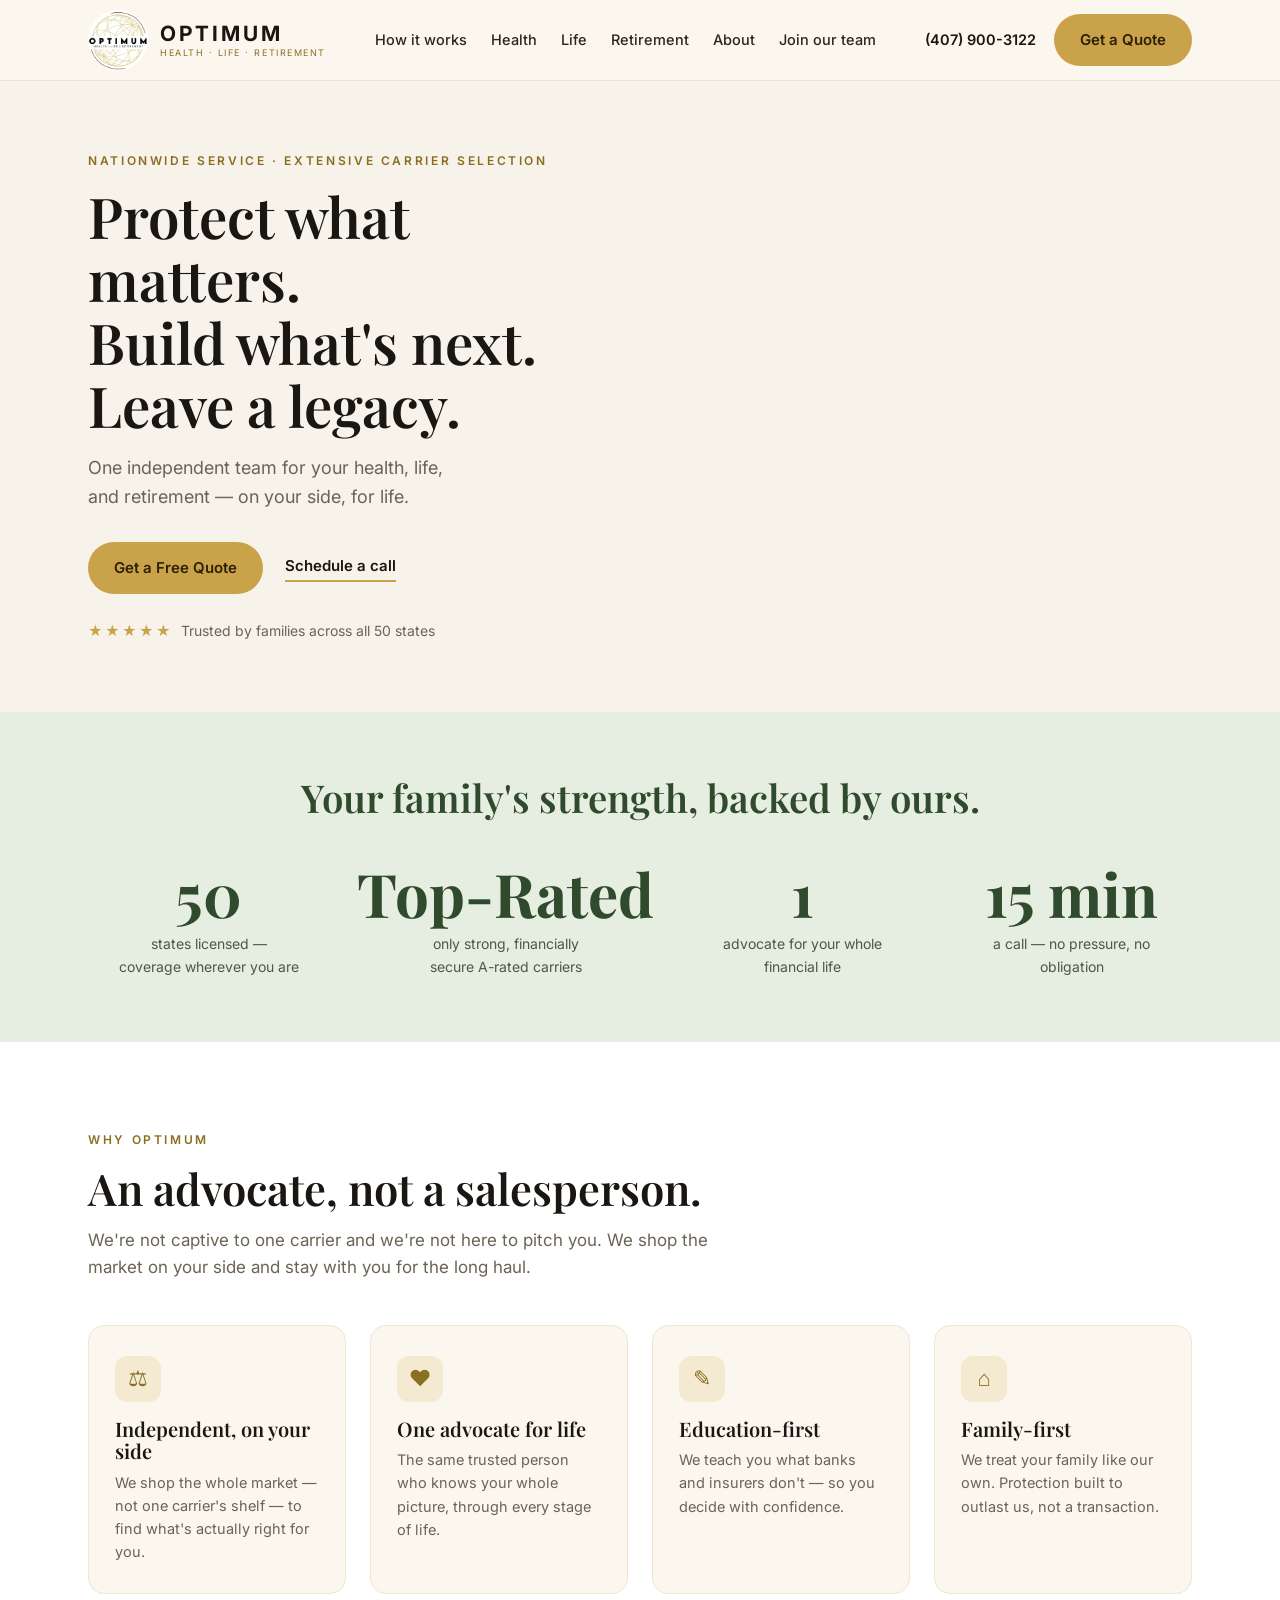
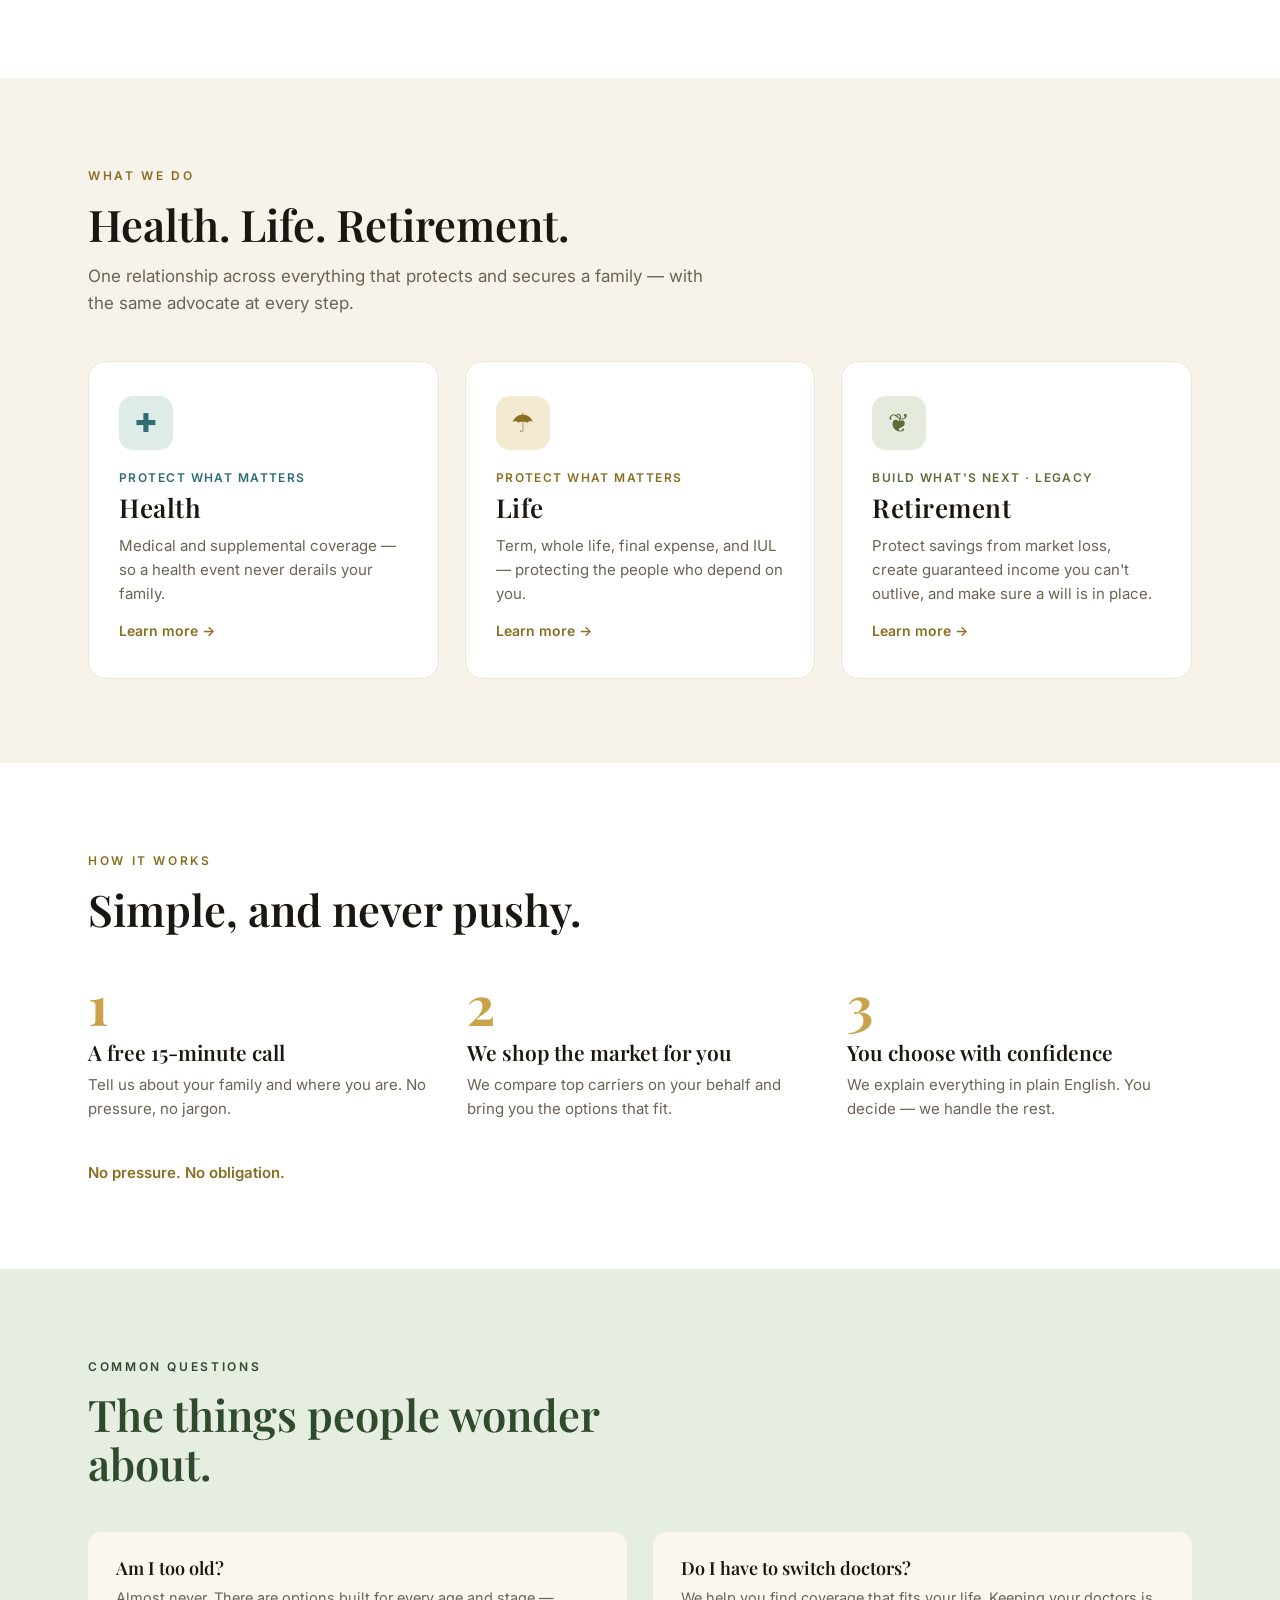
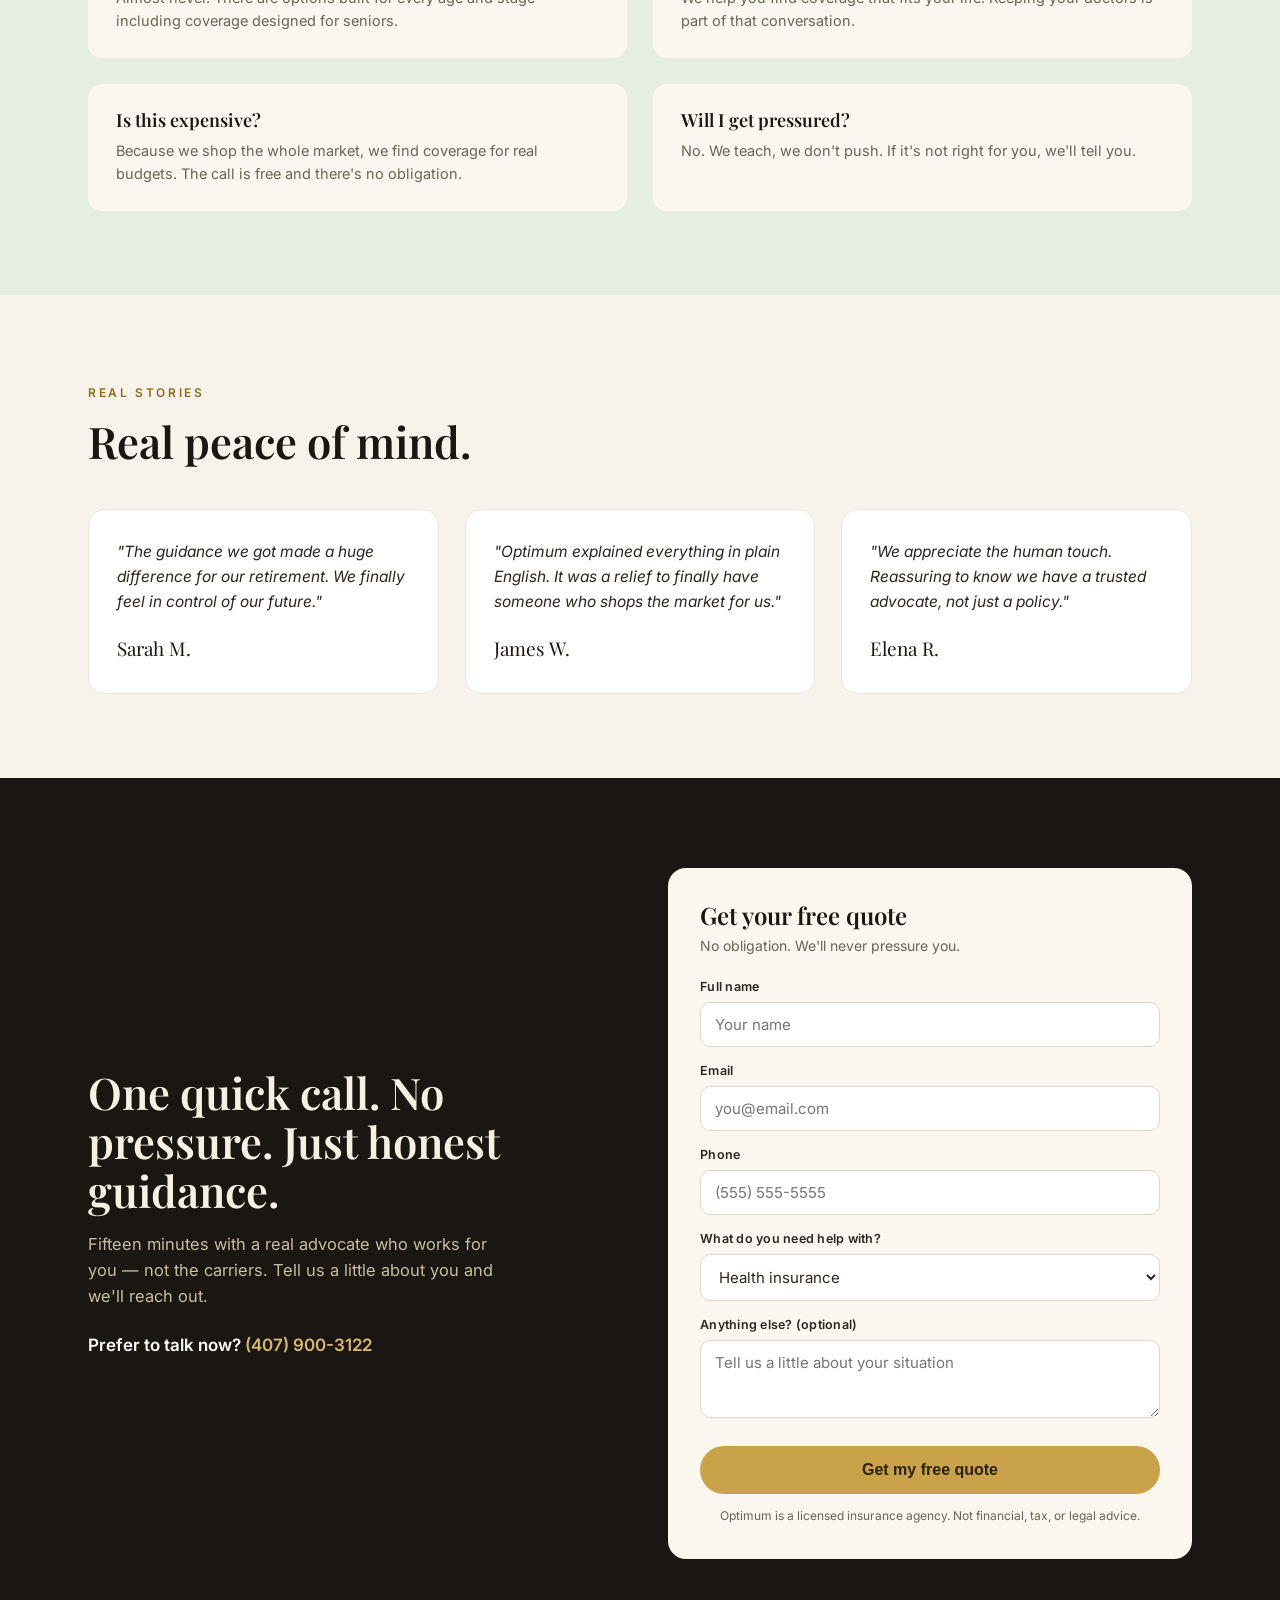
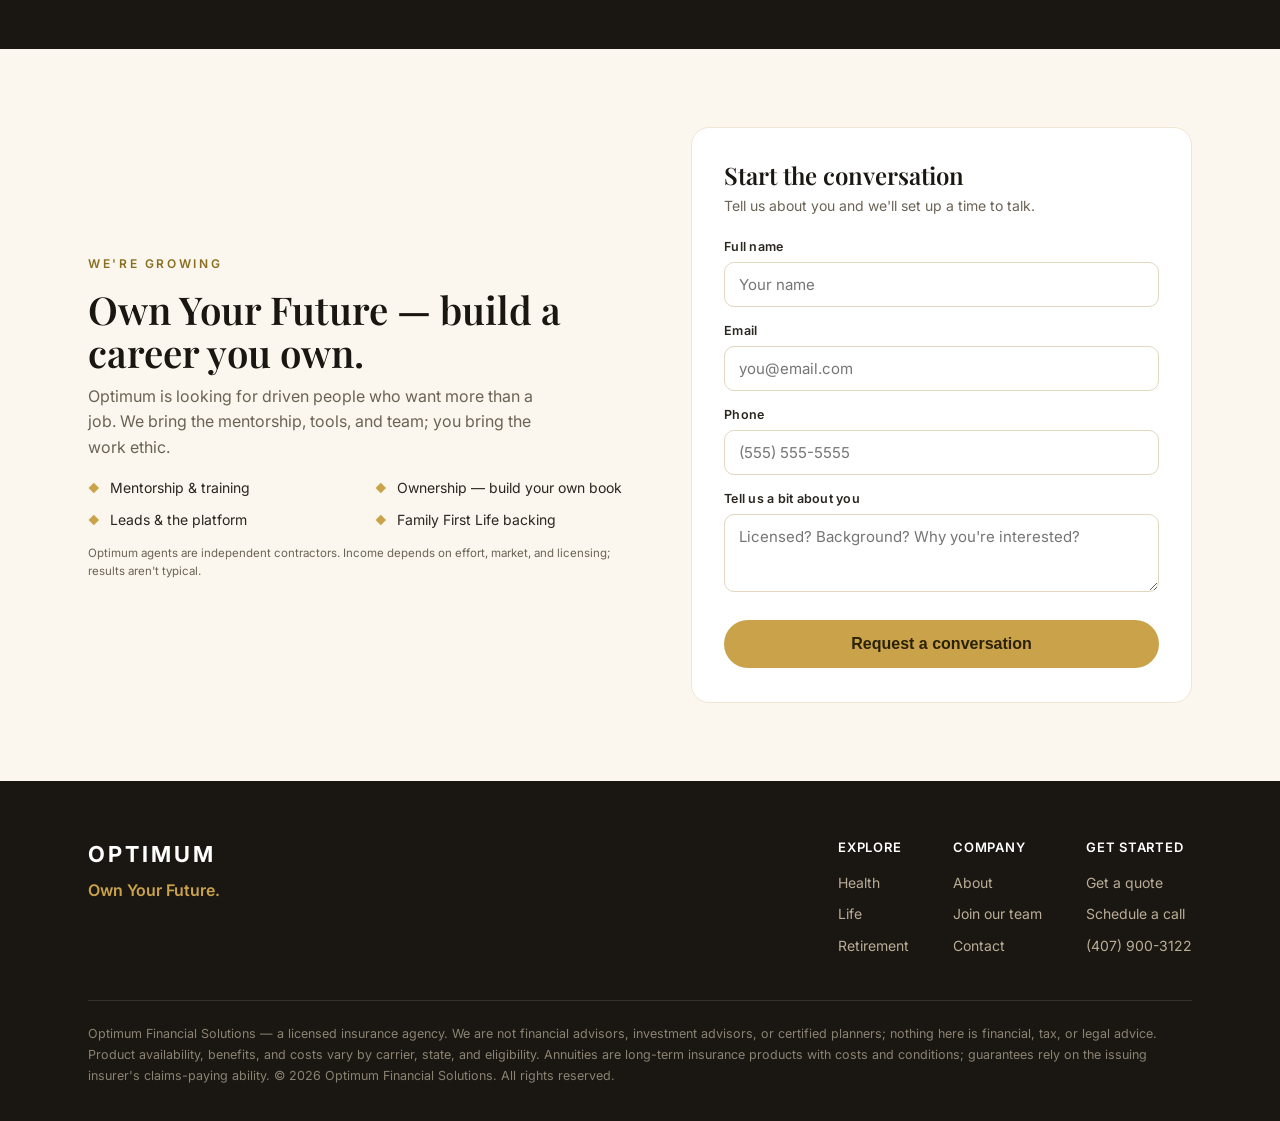
==== index.html @ 4f3d0546 "Import optimumprotects.com site from Netlify Co-Authored-By: Claude Opus 5 <noreply@anthropic.com>" ====
<!DOCTYPE html>
<html lang="en">
<head>
<meta charset="UTF-8">
<meta name="viewport" content="width=device-width, initial-scale=1.0">
<title>Optimum — Health. Life. Retirement.</title>
<meta name="description" content="Optimum is the independent advocate for your whole financial life — health, life, and retirement. Protect what matters, build what's next, leave a legacy. Nationwide service.">
<link rel="icon" href="favicon.png">
<link rel="preconnect" href="https://fonts.googleapis.com">
<link rel="preconnect" href="https://fonts.gstatic.com" crossorigin>
<link href="https://fonts.googleapis.com/css2?family=Playfair+Display:wght@500;600;700&family=Inter:wght@400;500;600&display=swap" rel="stylesheet">
<link rel="stylesheet" href="styles.css">
</head>
<body>

<header>
  <div class="wrap nav">
    <a href="index.html" class="brand" aria-label="Optimum — Health, Life, Retirement">
      <img src="logo.png" alt="Optimum">
      <span class="lock"><span class="word">OPTIMUM</span><span class="desc">HEALTH · LIFE · RETIREMENT</span></span>
    </a>
    <nav class="menu">
      <a href="#how">How it works</a>
      <a href="health.html">Health</a>
      <a href="life.html">Life</a>
      <a href="retirement.html">Retirement</a>
      <a href="#stories">About</a>
      <a href="#join">Join our team</a>
    </nav>
    <div class="nav-right">
      <a href="tel:4079003122" class="phone">(407) 900-3122</a>
      <a href="#quote" class="pill">Get a Quote</a>
      <button class="hamb" aria-label="Menu" onclick="document.getElementById('mm').classList.toggle('open')">☰</button>
    </div>
  </div>
  <div class="wrap"><div class="mobile-menu" id="mm">
    <a href="#how">How it works</a><a href="health.html">Health</a><a href="life.html">Life</a><a href="retirement.html">Retirement</a>
    <a href="#stories">About</a><a href="#join">Join our team</a><a href="#quote">Get a Quote</a>
  </div></div>
</header>

<a id="top"></a>
<section class="hero" style="padding:0">
  <div class="hero-grid">
    <div class="wrap" style="max-width:none;padding-left:calc((100vw - var(--maxw))/2 + 28px);padding-right:0">
      <div class="hero-text reveal">
        <span class="kicker">Nationwide service · Extensive carrier selection</span>
        <h1>Protect what matters.<br>Build what's next.<br>Leave a legacy.</h1>
        <p class="sub">One independent team for your health, life, and retirement — on your side, for life.</p>
        <div class="hero-cta">
          <a href="#quote" class="pill">Get a Free Quote</a>
          <a href="#quote" class="pill-ghost">Schedule a call</a>
        </div>
        <div class="hero-stars"><span class="s">★★★★★</span> &nbsp;Trusted by families across all 50 states</div>
      </div>
    </div>
    <div class="hero-img img-reveal" style="background-image:url('https://images.unsplash.com/photo-1600880292203-757bb62b4baf?auto=format&fit=crop&w=1100&q=80')" role="img" aria-label="An Optimum advocate talking with a client"></div>
  </div>
</section>

<div class="stats">
  <div class="wrap">
    <h2 class="reveal">Your family's strength, backed by ours.</h2>
    <div class="stat-grid">
      <div class="stat reveal"><div class="n">50</div><div class="l">states licensed — coverage wherever you are</div></div>
      <div class="stat reveal"><div class="n">Top-Rated</div><div class="l">only strong, financially secure A-rated carriers</div></div>
      <div class="stat reveal"><div class="n">1</div><div class="l">advocate for your whole financial life</div></div>
      <div class="stat reveal"><div class="n">15 min</div><div class="l">a call — no pressure, no obligation</div></div>
    </div>
  </div>
</div>

<section class="why">
  <div class="wrap">
    <div class="sec-head reveal">
      <span class="kicker">Why Optimum</span>
      <h2>An advocate, not a salesperson.</h2>
      <p>We're not captive to one carrier and we're not here to pitch you. We shop the market on your side and stay with you for the long haul.</p>
    </div>
    <div class="cards4">
      <div class="card reveal"><div class="ic">⚖</div><h3>Independent, on your side</h3><p>We shop the whole market — not one carrier's shelf — to find what's actually right for you.</p></div>
      <div class="card reveal"><div class="ic">♥</div><h3>One advocate for life</h3><p>The same trusted person who knows your whole picture, through every stage of life.</p></div>
      <div class="card reveal"><div class="ic">✎</div><h3>Education-first</h3><p>We teach you what banks and insurers don't — so you decide with confidence.</p></div>
      <div class="card reveal"><div class="ic">⌂</div><h3>Family-first</h3><p>We treat your family like our own. Protection built to outlast us, not a transaction.</p></div>
    </div>
  </div>
</section>

<section class="services" id="services">
  <div class="wrap">
    <div class="sec-head reveal">
      <span class="kicker">What we do</span>
      <h2>Health. Life. Retirement.</h2>
      <p>One relationship across everything that protects and secures a family — with the same advocate at every step.</p>
    </div>
    <div class="cards3">
      <a href="health.html" class="svc health reveal"><div class="ic">✚</div><div class="tag">Protect what matters</div><h3>Health</h3><p>Medical and supplemental coverage — so a health event never derails your family.</p><span class="more">Learn more →</span></a>
      <a href="life.html" class="svc life reveal"><div class="ic">☂</div><div class="tag">Protect what matters</div><h3>Life</h3><p>Term, whole life, final expense, and IUL — protecting the people who depend on you.</p><span class="more">Learn more →</span></a>
      <a href="retirement.html" class="svc ret reveal"><div class="ic">❦</div><div class="tag">Build what's next · legacy</div><h3>Retirement</h3><p>Protect savings from market loss, create guaranteed income you can't outlive, and make sure a will is in place.</p><span class="more">Learn more →</span></a>
    </div>
  </div>
</section>

<section class="how" id="how">
  <div class="wrap">
    <div class="sec-head reveal"><span class="kicker">How it works</span><h2>Simple, and never pushy.</h2></div>
    <div class="steps">
      <div class="step reveal"><div class="num">1</div><h3>A free 15-minute call</h3><p>Tell us about your family and where you are. No pressure, no jargon.</p></div>
      <div class="step reveal"><div class="num">2</div><h3>We shop the market for you</h3><p>We compare top carriers on your behalf and bring you the options that fit.</p></div>
      <div class="step reveal"><div class="num">3</div><h3>You choose with confidence</h3><p>We explain everything in plain English. You decide — we handle the rest.</p></div>
    </div>
    <p class="re reveal">No pressure. No obligation.</p>
  </div>
</section>

<section class="faq">
  <div class="wrap">
    <div class="sec-head reveal"><span class="kicker">Common questions</span><h2>The things people wonder about.</h2></div>
    <div class="qa-grid">
      <div class="qa reveal"><h3>Am I too old?</h3><p>Almost never. There are options built for every age and stage — including coverage designed for seniors.</p></div>
      <div class="qa reveal"><h3>Do I have to switch doctors?</h3><p>We help you find coverage that fits your life. Keeping your doctors is part of that conversation.</p></div>
      <div class="qa reveal"><h3>Is this expensive?</h3><p>Because we shop the whole market, we find coverage for real budgets. The call is free and there's no obligation.</p></div>
      <div class="qa reveal"><h3>Will I get pressured?</h3><p>No. We teach, we don't push. If it's not right for you, we'll tell you.</p></div>
    </div>
  </div>
</section>

<section class="stories" id="stories">
  <div class="wrap">
    <div class="sec-head reveal"><span class="kicker">Real stories</span><h2>Real peace of mind.</h2></div>
    <div class="quotes">
      <div class="quote reveal"><p>"The guidance we got made a huge difference for our retirement. We finally feel in control of our future."</p><div class="who">Sarah M.</div></div>
      <div class="quote reveal"><p>"Optimum explained everything in plain English. It was a relief to finally have someone who shops the market for us."</p><div class="who">James W.</div></div>
      <div class="quote reveal"><p>"We appreciate the human touch. Reassuring to know we have a trusted advocate, not just a policy."</p><div class="who">Elena R.</div></div>
    </div>
  </div>
</section>

<section class="quote-sec" id="quote">
  <div class="wrap">
    <div class="quote-grid">
      <div class="lead reveal">
        <h2>One quick call. No pressure. Just honest guidance.</h2>
        <p>Fifteen minutes with a real advocate who works for you — not the carriers. Tell us a little about you and we'll reach out.</p>
        <div class="callnow">Prefer to talk now? <a href="tel:4079003122">(407) 900-3122</a></div>
      </div>
      <form class="formcard reveal" action="https://formsubmit.co/wealthbuildersgroupllc@gmail.com" method="POST">
        <h3>Get your free quote</h3>
        <div class="fsub">No obligation. We'll never pressure you.</div>
        <input type="hidden" name="_subject" value="New QUOTE Lead — Optimum website">
        <input type="hidden" name="_template" value="table">
        <input type="hidden" name="_captcha" value="false">
        <input type="text" name="_honey" style="display:none">
        <div class="field"><label>Full name</label><input type="text" name="Name" required placeholder="Your name"></div>
        <div class="field"><label>Email</label><input type="email" name="Email" required placeholder="you@email.com"></div>
        <div class="field"><label>Phone</label><input type="tel" name="Phone" required placeholder="(555) 555-5555"></div>
        <div class="field"><label>What do you need help with?</label>
          <select name="Interested in">
            <option>Health insurance</option><option>Life insurance</option>
            <option>Retirement</option><option>Not sure yet — help me</option>
          </select>
        </div>
        <div class="field"><label>Anything else? (optional)</label><textarea name="Message" placeholder="Tell us a little about your situation"></textarea></div>
        <button type="submit" class="pill">Get my free quote</button>
        <div class="formnote">Optimum is a licensed insurance agency. Not financial, tax, or legal advice.</div>
      </form>
    </div>
  </div>
</section>

<div class="join" id="join">
  <div class="wrap">
    <div class="join-grid">
      <div class="reveal">
        <span class="kicker">We're growing</span>
        <h2>Own Your Future — build a career you own.</h2>
        <p>Optimum is looking for driven people who want more than a job. We bring the mentorship, tools, and team; you bring the work ethic.</p>
        <ul class="reasons">
          <li>Mentorship &amp; training</li><li>Ownership — build your own book</li>
          <li>Leads &amp; the platform</li><li>Family First Life backing</li>
        </ul>
        <div class="disc">Optimum agents are independent contractors. Income depends on effort, market, and licensing; results aren't typical.</div>
      </div>
      <form class="formcard reveal" action="https://formsubmit.co/wealthbuildersgroupllc@gmail.com" method="POST">
        <h3>Start the conversation</h3>
        <div class="fsub">Tell us about you and we'll set up a time to talk.</div>
        <input type="hidden" name="_subject" value="INTERVIEW Request — Optimum careers">
        <input type="hidden" name="_template" value="table">
        <input type="hidden" name="_captcha" value="false">
        <input type="text" name="_honey" style="display:none">
        <div class="field"><label>Full name</label><input type="text" name="Name" required placeholder="Your name"></div>
        <div class="field"><label>Email</label><input type="email" name="Email" required placeholder="you@email.com"></div>
        <div class="field"><label>Phone</label><input type="tel" name="Phone" required placeholder="(555) 555-5555"></div>
        <div class="field"><label>Tell us a bit about you</label><textarea name="About you" placeholder="Licensed? Background? Why you're interested?"></textarea></div>
        <button type="submit" class="pill">Request a conversation</button>
      </form>
    </div>
  </div>
</div>

<footer>
  <div class="wrap">
    <div class="foot-top">
      <div class="foot">
        <div class="word">OPTIMUM</div>
        <div class="tag">Own Your Future.</div>
      </div>
      <div class="foot-links">
        <div class="foot-col"><div class="h">Explore</div><a href="health.html">Health</a><a href="life.html">Life</a><a href="retirement.html">Retirement</a></div>
        <div class="foot-col"><div class="h">Company</div><a href="#stories">About</a><a href="#join">Join our team</a><a href="#quote">Contact</a></div>
        <div class="foot-col"><div class="h">Get started</div><a href="#quote">Get a quote</a><a href="#quote">Schedule a call</a><a href="tel:4079003122">(407) 900-3122</a></div>
      </div>
    </div>
    <div class="legal">
      Optimum Financial Solutions — a licensed insurance agency. We are not financial advisors, investment advisors, or certified planners; nothing here is financial, tax, or legal advice. Product availability, benefits, and costs vary by carrier, state, and eligibility. Annuities are long-term insurance products with costs and conditions; guarantees rely on the issuing insurer's claims-paying ability. © 2026 Optimum Financial Solutions. All rights reserved.
    </div>
  </div>
</footer>

<script>
(function(){
  var io=new IntersectionObserver(function(es){
    es.forEach(function(e){ if(e.isIntersecting){ e.target.classList.add('in'); io.unobserve(e.target);} });
  },{threshold:.12});
  document.querySelectorAll('.reveal,.img-reveal').forEach(function(el){io.observe(el);});
})();
</script>
</body>
</html>
---- styles.css ----
:root{
  --ivory:#F7F3EA; --cream:#FBF7EE; --white:#FFFFFF;
  --charcoal:#1A1712; --ink:#2A2620; --gray:#6B6355;
  --gold:#C9A24A; --gold-deep:#8A6F22; --gold-soft:#D9B86E;
  --sage:#E6EDE1; --sage-deep:#2F4A2C;
  --teal:#2E6E73; --green:#5B6E3A;
  --serif:'Playfair Display',Georgia,serif; --sans:'Inter',Arial,sans-serif;
  --maxw:1160px;
}
*{box-sizing:border-box;margin:0;padding:0}
html{scroll-behavior:smooth}
body{font-family:var(--sans);color:var(--ink);background:var(--ivory);line-height:1.6;-webkit-font-smoothing:antialiased}
h1,h2,h3{font-family:var(--serif);color:var(--charcoal);font-weight:600;line-height:1.12}
a{color:inherit;text-decoration:none}
.wrap{max-width:var(--maxw);margin:0 auto;padding:0 28px}
.kicker{font-size:12px;letter-spacing:.22em;text-transform:uppercase;color:var(--gold-deep);font-weight:600}
.pill{display:inline-block;background:var(--gold);color:#2b2205;font-weight:600;font-size:15px;padding:14px 26px;border-radius:40px;transition:.2s;cursor:pointer;border:none}
.pill:hover{background:var(--gold-deep);color:#fff}
.pill-ghost{display:inline-block;font-weight:600;font-size:15px;color:var(--charcoal);border-bottom:2px solid var(--gold);padding-bottom:2px}

header{position:sticky;top:0;z-index:50;background:rgba(251,247,238,.94);backdrop-filter:blur(8px);border-bottom:1px solid #ece2cd}
.nav{display:flex;align-items:center;justify-content:space-between;height:80px}
.brand{display:flex;align-items:center;gap:12px}
.brand img{height:60px;width:auto;display:block}
.brand .lock{display:flex;flex-direction:column;line-height:1}
.brand .word{font-family:var(--sans);font-weight:700;letter-spacing:.14em;font-size:21px;color:var(--charcoal)}
.brand .desc{font-size:9px;letter-spacing:.17em;color:var(--gold-deep);margin-top:4px}
.menu{display:flex;gap:24px;align-items:center}
.menu a{font-size:14.5px;color:var(--ink);font-weight:500}
.menu a:hover{color:var(--gold-deep)}
.nav-right{display:flex;align-items:center;gap:18px}
.phone{font-weight:600;font-size:14.5px;color:var(--charcoal);white-space:nowrap}
.hamb{display:none;background:none;border:none;font-size:26px;cursor:pointer;color:var(--charcoal)}

.hero{background:var(--ivory)}
.hero-grid{display:grid;grid-template-columns:1fr 1fr;min-height:560px}
.hero-text{padding:70px 56px 70px 0;display:flex;flex-direction:column;justify-content:center}
.hero h1{font-size:clamp(38px,4.4vw,62px);margin:14px 0 18px}
.hero .sub{font-size:18px;color:var(--gray);max-width:34ch;margin-bottom:30px}
.hero-cta{display:flex;align-items:center;gap:22px;flex-wrap:wrap}
.hero-stars{margin-top:26px;font-size:14px;color:var(--gray)}
.hero-stars .s{color:var(--gold);letter-spacing:2px}
.hero-img{background-size:cover;background-position:center;border-radius:0 0 0 90px;min-height:560px}

.stats{background:var(--sage);padding:64px 0}
.stats h2{text-align:center;font-size:clamp(26px,3vw,40px);color:var(--sage-deep);margin-bottom:44px}
.stat-grid{display:grid;grid-template-columns:repeat(4,1fr);gap:28px;text-align:center}
.stat .n{font-family:var(--serif);font-size:clamp(38px,5vw,60px);color:var(--sage-deep);font-weight:700;line-height:1;white-space:nowrap}
.stat .l{font-size:14px;color:#4a5a43;margin-top:10px;max-width:20ch;margin-left:auto;margin-right:auto}

section{padding:84px 0}
.sec-head{max-width:640px;margin-bottom:44px}
.sec-head h2{font-size:clamp(30px,3.4vw,46px);margin:12px 0 14px}
.sec-head p{font-size:17px;color:var(--gray)}

.why{background:var(--white)}
.cards4{display:grid;grid-template-columns:repeat(4,1fr);gap:24px}
.card{background:var(--cream);border:1px solid #efe6d4;border-radius:16px;padding:30px 26px}
.card .ic{width:46px;height:46px;border-radius:12px;background:#F4EAD2;color:var(--gold-deep);display:flex;align-items:center;justify-content:center;font-size:22px;margin-bottom:16px}
.card h3{font-size:20px;margin-bottom:8px}
.card p{font-size:14.5px;color:var(--gray)}

.services{background:var(--ivory)}
.cards3{display:grid;grid-template-columns:repeat(3,1fr);gap:26px}
.svc{background:var(--white);border-radius:18px;padding:34px 30px;border:1px solid #efe6d4;display:block;color:inherit;transition:transform .2s,box-shadow .2s}
a.svc:hover{transform:translateY(-4px);box-shadow:0 10px 30px rgba(26,23,18,.08)}
.svc .ic{width:54px;height:54px;border-radius:14px;display:flex;align-items:center;justify-content:center;font-size:26px;margin-bottom:18px}
.svc .tag{font-size:12px;letter-spacing:.12em;text-transform:uppercase;font-weight:600;margin-bottom:6px}
.svc h3{font-size:26px;letter-spacing:.02em;margin-bottom:12px}
.svc p{font-size:15px;color:var(--gray)}
.svc .more{display:inline-block;margin-top:14px;font-size:14px;font-weight:600;color:var(--gold-deep)}
.svc.health .ic{background:#DEEBE9;color:var(--teal)} .svc.health .tag{color:var(--teal)}
.svc.life .ic{background:#F4EAD2;color:var(--gold-deep)} .svc.life .tag{color:var(--gold-deep)}
.svc.ret .ic{background:#E4EBDD;color:var(--green)} .svc.ret .tag{color:var(--green)}

.how{background:var(--white)}
.steps{display:grid;grid-template-columns:repeat(3,1fr);gap:34px;margin-top:12px}
.step .num{font-family:var(--serif);font-size:54px;color:var(--gold);line-height:1;font-weight:700}
.step h3{font-size:21px;margin:10px 0 8px}
.step p{font-size:15px;color:var(--gray)}
.how .re{margin-top:40px;font-size:15px;color:var(--gold-deep);font-weight:600}

.faq{background:var(--sage)}
.faq .sec-head h2,.faq .sec-head .kicker{color:var(--sage-deep)}
.qa-grid{display:grid;grid-template-columns:1fr 1fr;gap:26px}
.qa{background:var(--cream);border-radius:14px;padding:26px 28px}
.qa h3{font-size:18px;margin-bottom:8px;color:var(--charcoal)}
.qa p{font-size:14.5px;color:var(--gray)}

.stories{background:var(--ivory)}
.quotes{display:grid;grid-template-columns:repeat(3,1fr);gap:26px}
.quote{background:var(--white);border:1px solid #efe6d4;border-radius:16px;padding:30px 28px}
.quote p{font-style:italic;font-size:15.5px;color:var(--ink);margin-bottom:18px}
.quote .who{font-family:var(--serif);font-size:19px;color:var(--charcoal)}

.quote-sec{background:var(--charcoal);padding:90px 0}
.quote-grid{display:grid;grid-template-columns:1fr 1fr;gap:56px;align-items:center}
.quote-grid .lead h2{color:#F7F1E1;font-size:clamp(30px,3.4vw,46px);margin-bottom:16px}
.quote-grid .lead p{color:#c9bda2;font-size:16.5px;margin-bottom:22px;max-width:42ch}
.quote-grid .lead .callnow{color:#fff;font-weight:600;font-size:17px}
.quote-grid .lead .callnow a{color:var(--gold-soft)}
.formcard{background:var(--cream);border-radius:18px;padding:34px 32px}
.formcard h3{font-size:24px;margin-bottom:6px}
.formcard .fsub{font-size:14px;color:var(--gray);margin-bottom:20px}
.field{margin-bottom:14px}
.field label{display:block;font-size:12.5px;font-weight:600;color:var(--ink);margin-bottom:5px;letter-spacing:.02em}
.field input,.field select,.field textarea{width:100%;font-family:var(--sans);font-size:15px;color:var(--ink);background:#fff;border:1px solid #e2d8c2;border-radius:10px;padding:12px 14px;outline:none}
.field input:focus,.field select:focus,.field textarea:focus{border-color:var(--gold);box-shadow:0 0 0 3px rgba(201,162,74,.18)}
.field textarea{resize:vertical;min-height:78px}
.formcard button{width:100%;margin-top:6px;cursor:pointer;font-size:16px;padding:15px}
.formnote{font-size:12px;color:var(--gray);margin-top:12px;text-align:center}

.join{background:var(--cream);padding:78px 0}
.join-grid{display:grid;grid-template-columns:1.1fr 1fr;gap:52px;align-items:center}
.join h2{font-size:clamp(26px,3vw,40px);margin:12px 0 10px}
.join p{color:var(--gray);font-size:16px;max-width:46ch;margin-bottom:16px}
.join .reasons{display:grid;grid-template-columns:1fr 1fr;gap:10px 22px;margin-top:8px}
.join .reasons li{list-style:none;font-size:14px;color:var(--ink);padding-left:22px;position:relative}
.join .reasons li:before{content:"◆";color:var(--gold);position:absolute;left:0;font-size:11px;top:3px}
.join .formcard{background:#fff;border:1px solid #efe6d4}
.join .disc{font-size:11.5px;color:var(--gray);margin-top:14px;line-height:1.5}

footer{background:var(--charcoal);color:#b9ad97;padding:56px 0 34px}
.foot-top{display:flex;justify-content:space-between;gap:40px;flex-wrap:wrap;margin-bottom:34px}
.foot .word{font-family:var(--sans);font-weight:700;letter-spacing:.14em;font-size:22px;color:#fff}
.foot .tag{color:var(--gold);font-weight:600;margin-top:6px}
.foot-links{display:flex;gap:44px;flex-wrap:wrap}
.foot-col a{display:block;font-size:14px;color:#b9ad97;margin-bottom:9px}
.foot-col a:hover{color:#fff}
.foot-col .h{color:#fff;font-weight:600;font-size:13px;letter-spacing:.06em;text-transform:uppercase;margin-bottom:14px}
.legal{border-top:1px solid #33302a;padding-top:22px;font-size:12.5px;color:#8a8272;line-height:1.7}

/* detail pages */
.detail-hero{background:var(--ivory);padding:88px 0 56px}
.detail-hero .wrap{max-width:860px}
.detail-hero .back{font-size:13px;font-weight:600;color:var(--gold-deep);display:inline-block;margin-bottom:14px}
.detail-hero h1{font-size:clamp(44px,6vw,74px);margin:6px 0 18px}
.detail-hero .lead{font-size:19px;color:var(--gray);max-width:58ch}
.detail-body{background:var(--white);padding:70px 0 84px}
.flist{display:grid;grid-template-columns:1fr 1fr;gap:22px;margin-top:6px}
.fcard{background:var(--cream);border:1px solid #efe6d4;border-radius:14px;padding:26px 28px}
.fcard h3{font-size:20px;margin-bottom:8px}
.fcard p{font-size:15px;color:var(--gray)}
.reassure{background:var(--sage);padding:56px 0}
.reassure p{font-family:var(--serif);font-size:clamp(22px,2.6vw,32px);color:var(--sage-deep);max-width:760px;line-height:1.3}
.cta-band{background:var(--charcoal);padding:80px 0;text-align:center}
.cta-band h2{color:#F7F1E1;font-size:clamp(28px,3.4vw,44px);margin-bottom:12px}
.cta-band p{color:#c9bda2;margin:0 auto 26px;max-width:48ch;font-size:16.5px}
.pagedisc{font-size:12.5px;color:var(--gray);margin-top:22px;line-height:1.6;max-width:70ch}

.reveal{opacity:0;transform:translateY(18px);transition:opacity .7s ease,transform .7s ease}
.reveal.in{opacity:1;transform:none}
.img-reveal{opacity:0;transition:opacity 1s ease}
.img-reveal.in{opacity:1}

@media(max-width:900px){
  .menu,.phone{display:none}
  .hamb{display:block}
  .brand img{height:52px}
  .brand .word{font-size:18px}
  .hero-grid{grid-template-columns:1fr}
  .hero-text{padding:44px 0 34px}
  .hero .sub{max-width:none}
  .hero-img{border-radius:0;min-height:280px;order:2}
  .stat-grid{grid-template-columns:1fr 1fr;gap:34px 20px}
  .cards4{grid-template-columns:1fr 1fr}
  .cards3,.steps,.quotes,.qa-grid,.quote-grid,.join-grid,.flist{grid-template-columns:1fr}
  .quote-grid{gap:34px}.join .reasons{grid-template-columns:1fr}
  section{padding:58px 0}
}
.mobile-menu{display:none;flex-direction:column;padding:8px 0 16px;border-top:1px solid #ece2cd}
.mobile-menu.open{display:flex}
.mobile-menu a{padding:12px 4px;font-size:16px;font-weight:500;border-bottom:1px solid #f0e8d8}
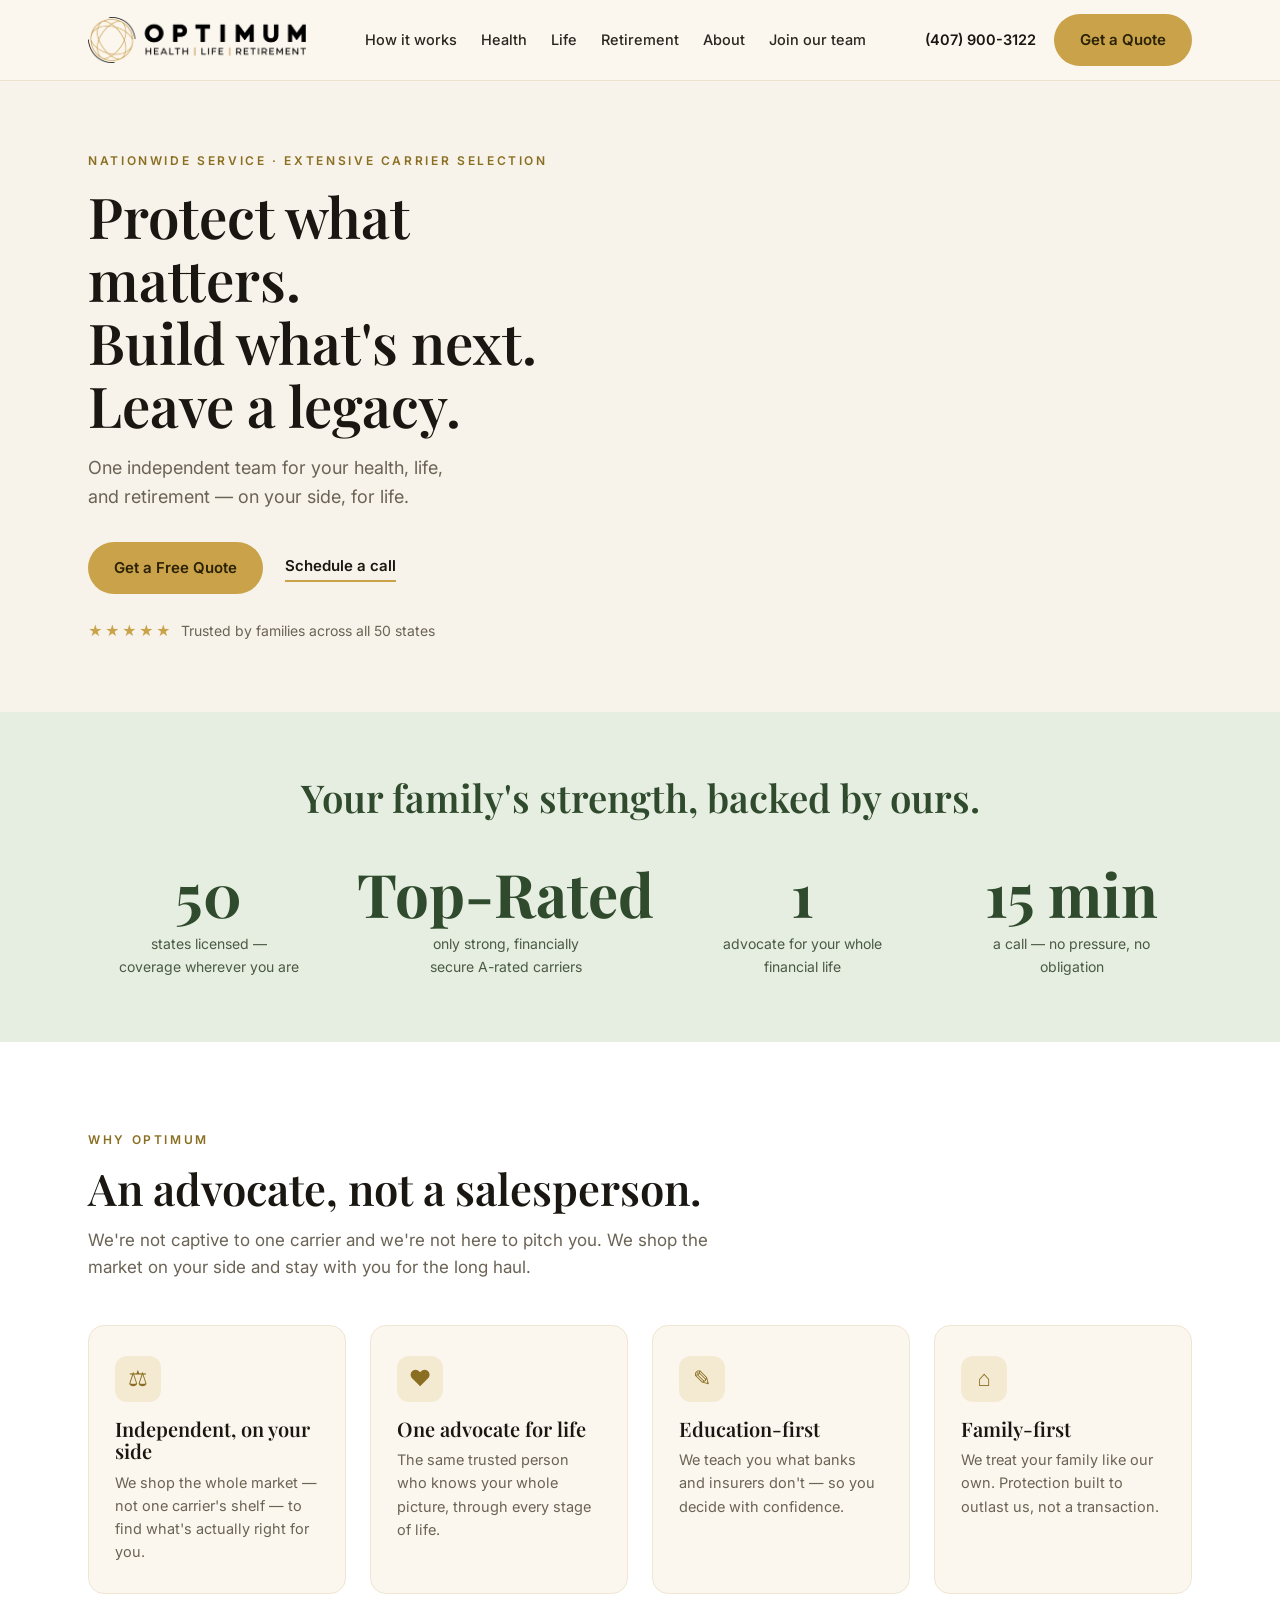
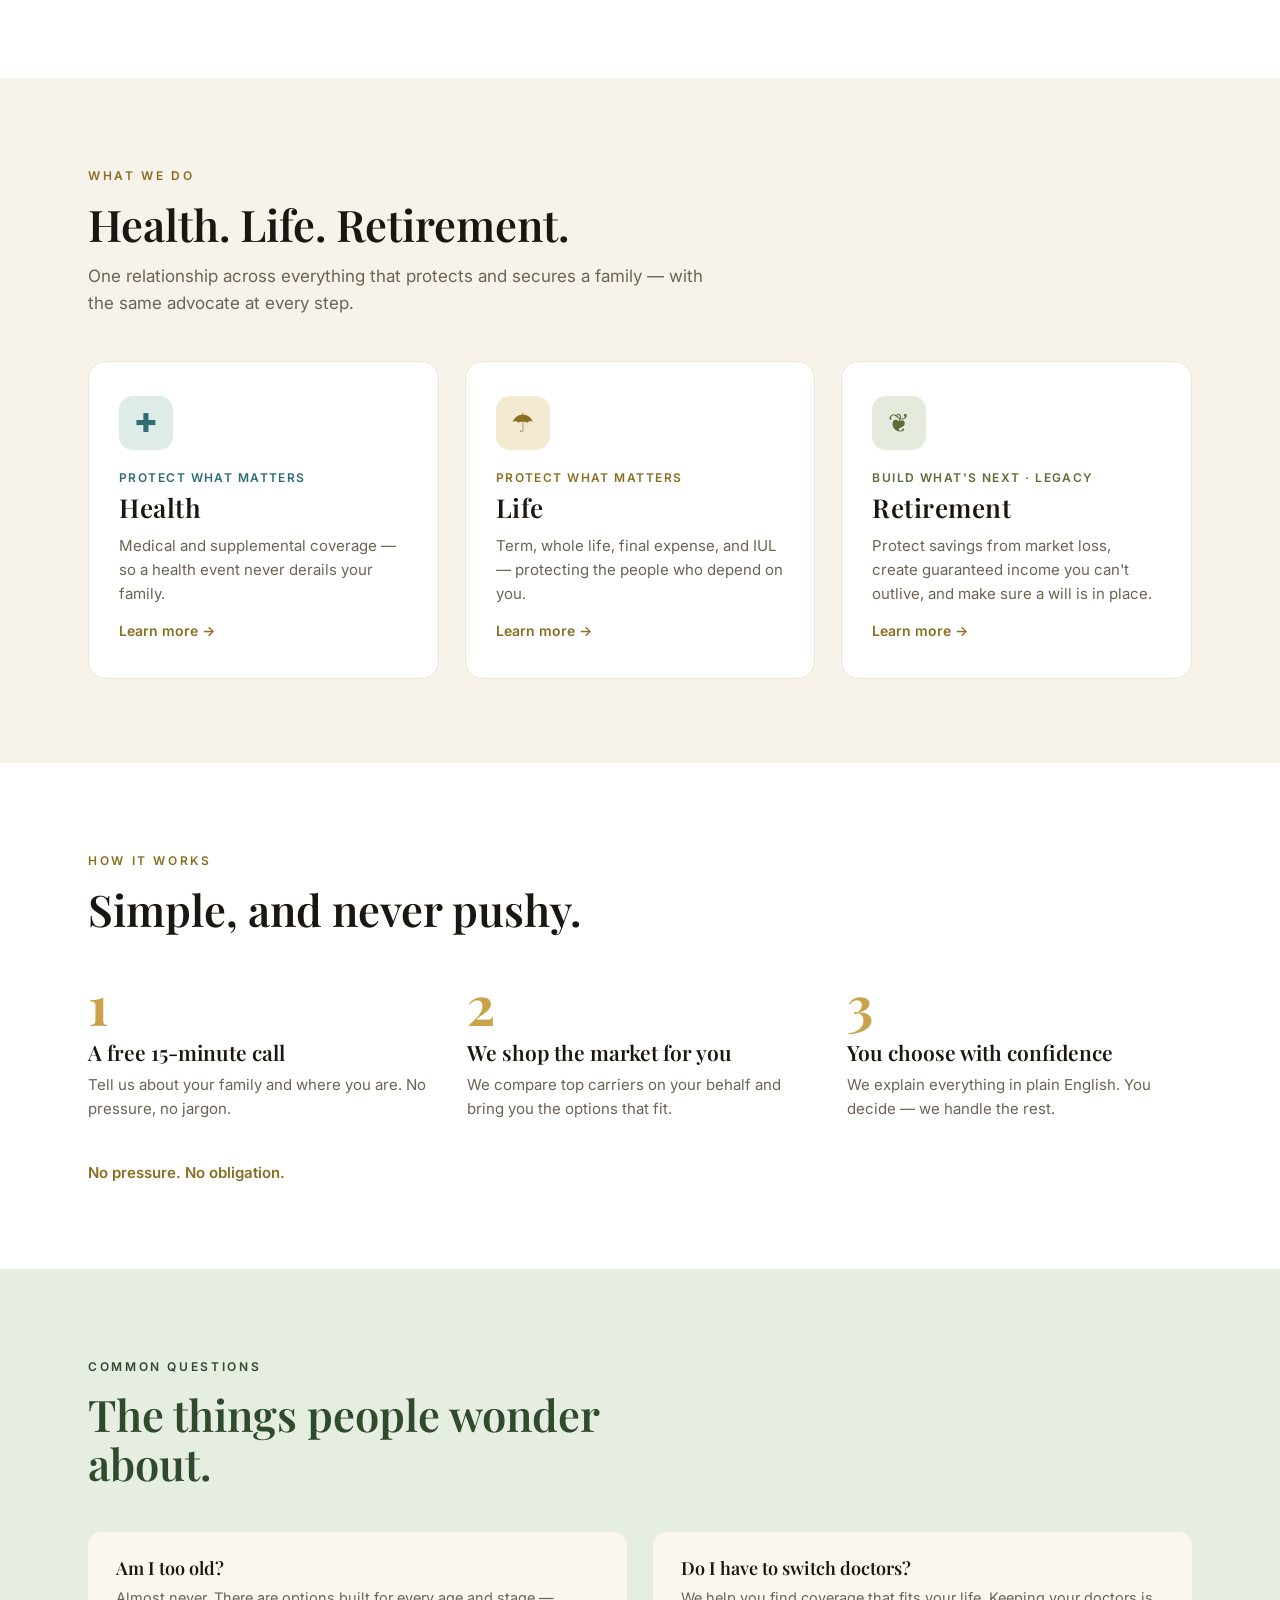
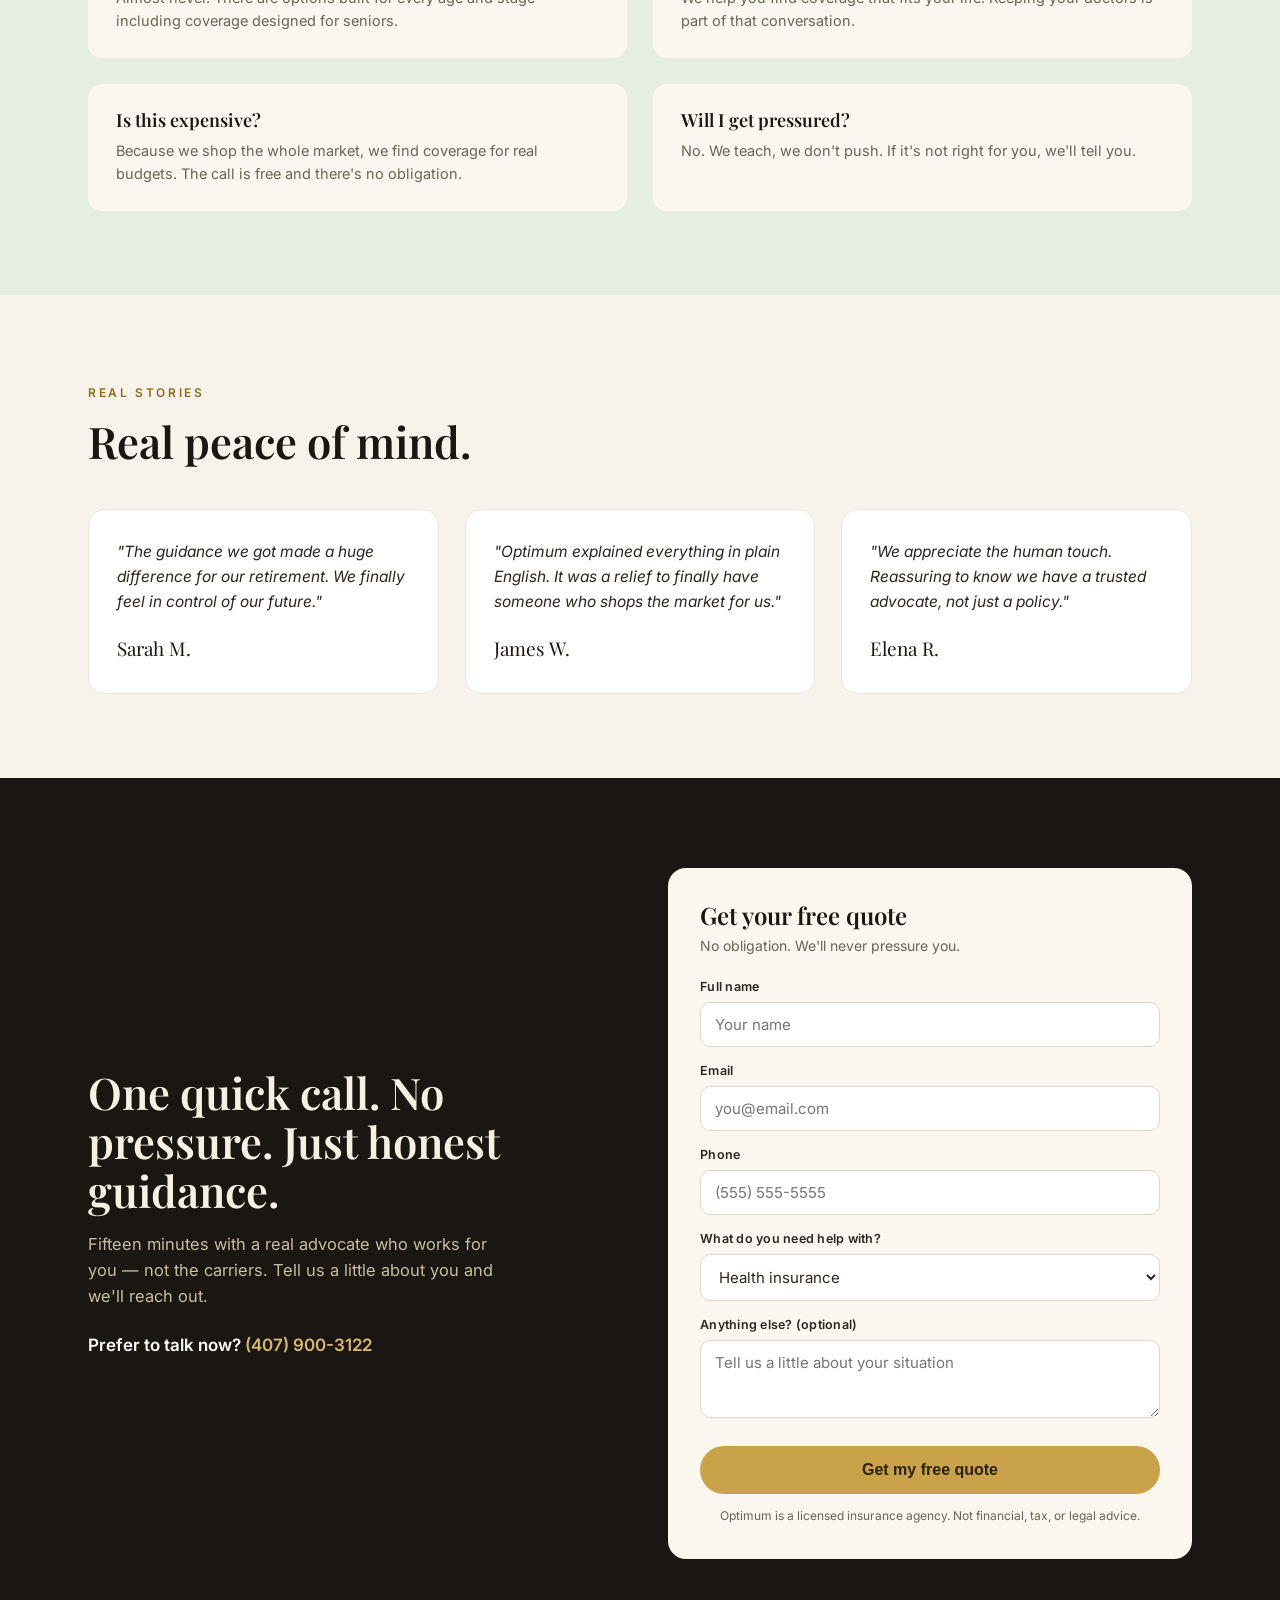
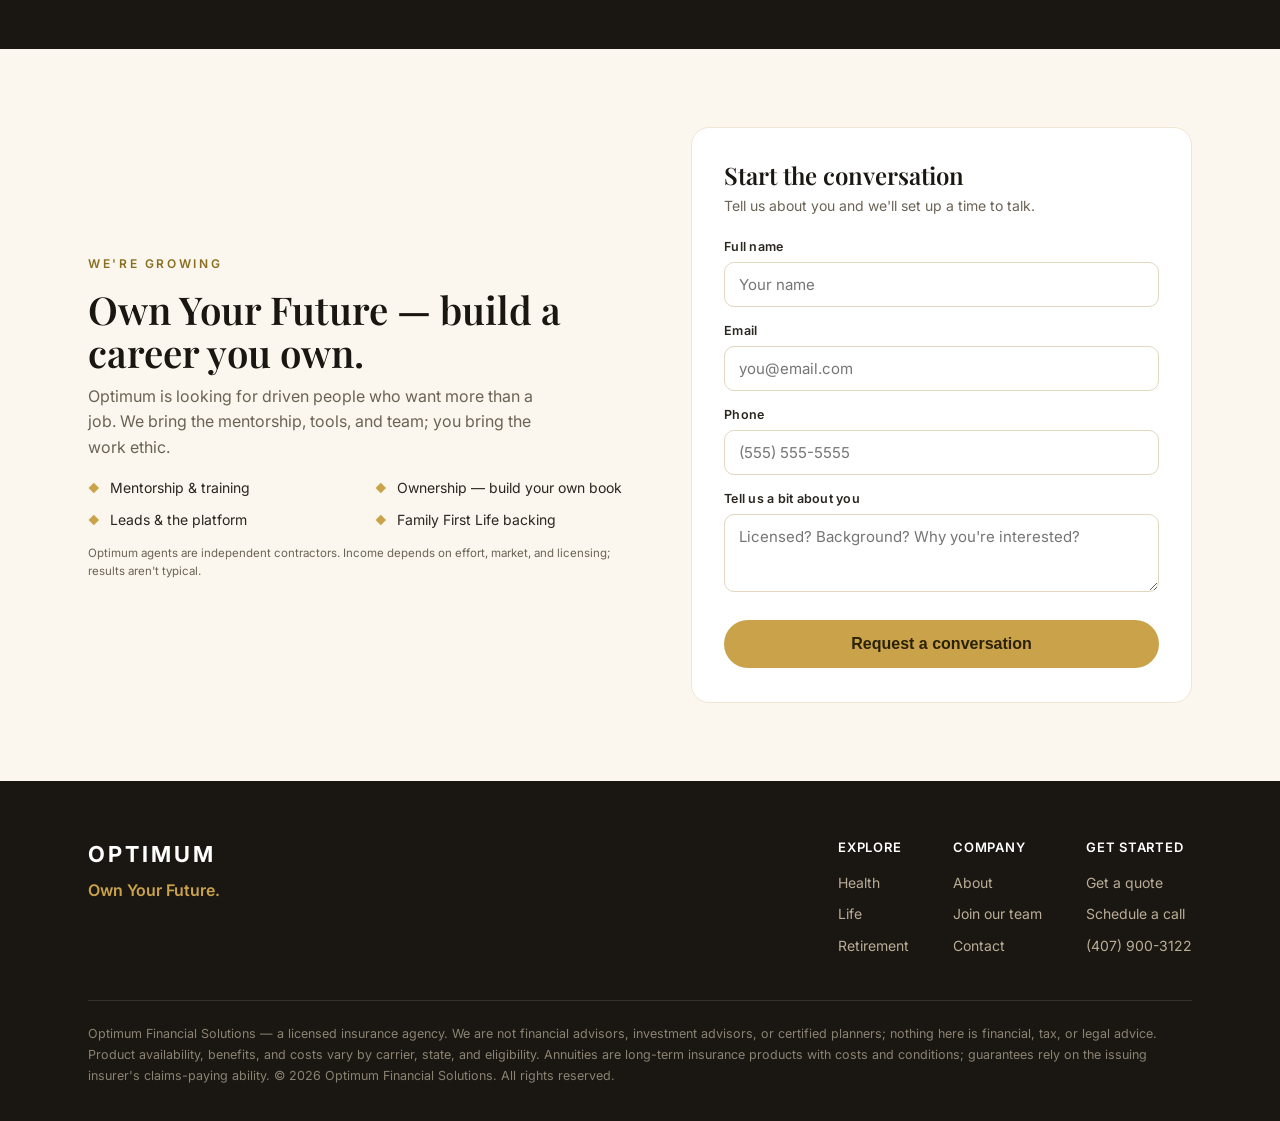
==== commit fced5aac: "Use the horizontal logo site-wide, soften the page ending, add CLAUDE.md Swaps the icon-plus-text lo" ====
--- a/index.html
+++ b/index.html
@@ -16,8 +16,7 @@
 <header>
   <div class="wrap nav">
     <a href="index.html" class="brand" aria-label="Optimum — Health, Life, Retirement">
-      <img src="logo.png" alt="Optimum">
-      <span class="lock"><span class="word">OPTIMUM</span><span class="desc">HEALTH · LIFE · RETIREMENT</span></span>
+      <img src="logo-horizontal.png" alt="Optimum — Health · Life · Retirement">
     </a>
     <nav class="menu">
       <a href="#how">How it works</a>
--- a/styles.css
+++ b/styles.css
@@ -21,7 +21,7 @@
 header{position:sticky;top:0;z-index:50;background:rgba(251,247,238,.94);backdrop-filter:blur(8px);border-bottom:1px solid #ece2cd}
 .nav{display:flex;align-items:center;justify-content:space-between;height:80px}
 .brand{display:flex;align-items:center;gap:12px}
-.brand img{height:60px;width:auto;display:block}
+.brand img{height:46px;width:auto;display:block}
 .brand .lock{display:flex;flex-direction:column;line-height:1}
 .brand .word{font-family:var(--sans);font-weight:700;letter-spacing:.14em;font-size:21px;color:var(--charcoal)}
 .brand .desc{font-size:9px;letter-spacing:.17em;color:var(--gold-deep);margin-top:4px}
@@ -156,7 +156,7 @@
 @media(max-width:900px){
   .menu,.phone{display:none}
   .hamb{display:block}
-  .brand img{height:52px}
+  .brand img{height:38px}
   .brand .word{font-size:18px}
   .hero-grid{grid-template-columns:1fr}
   .hero-text{padding:44px 0 34px}
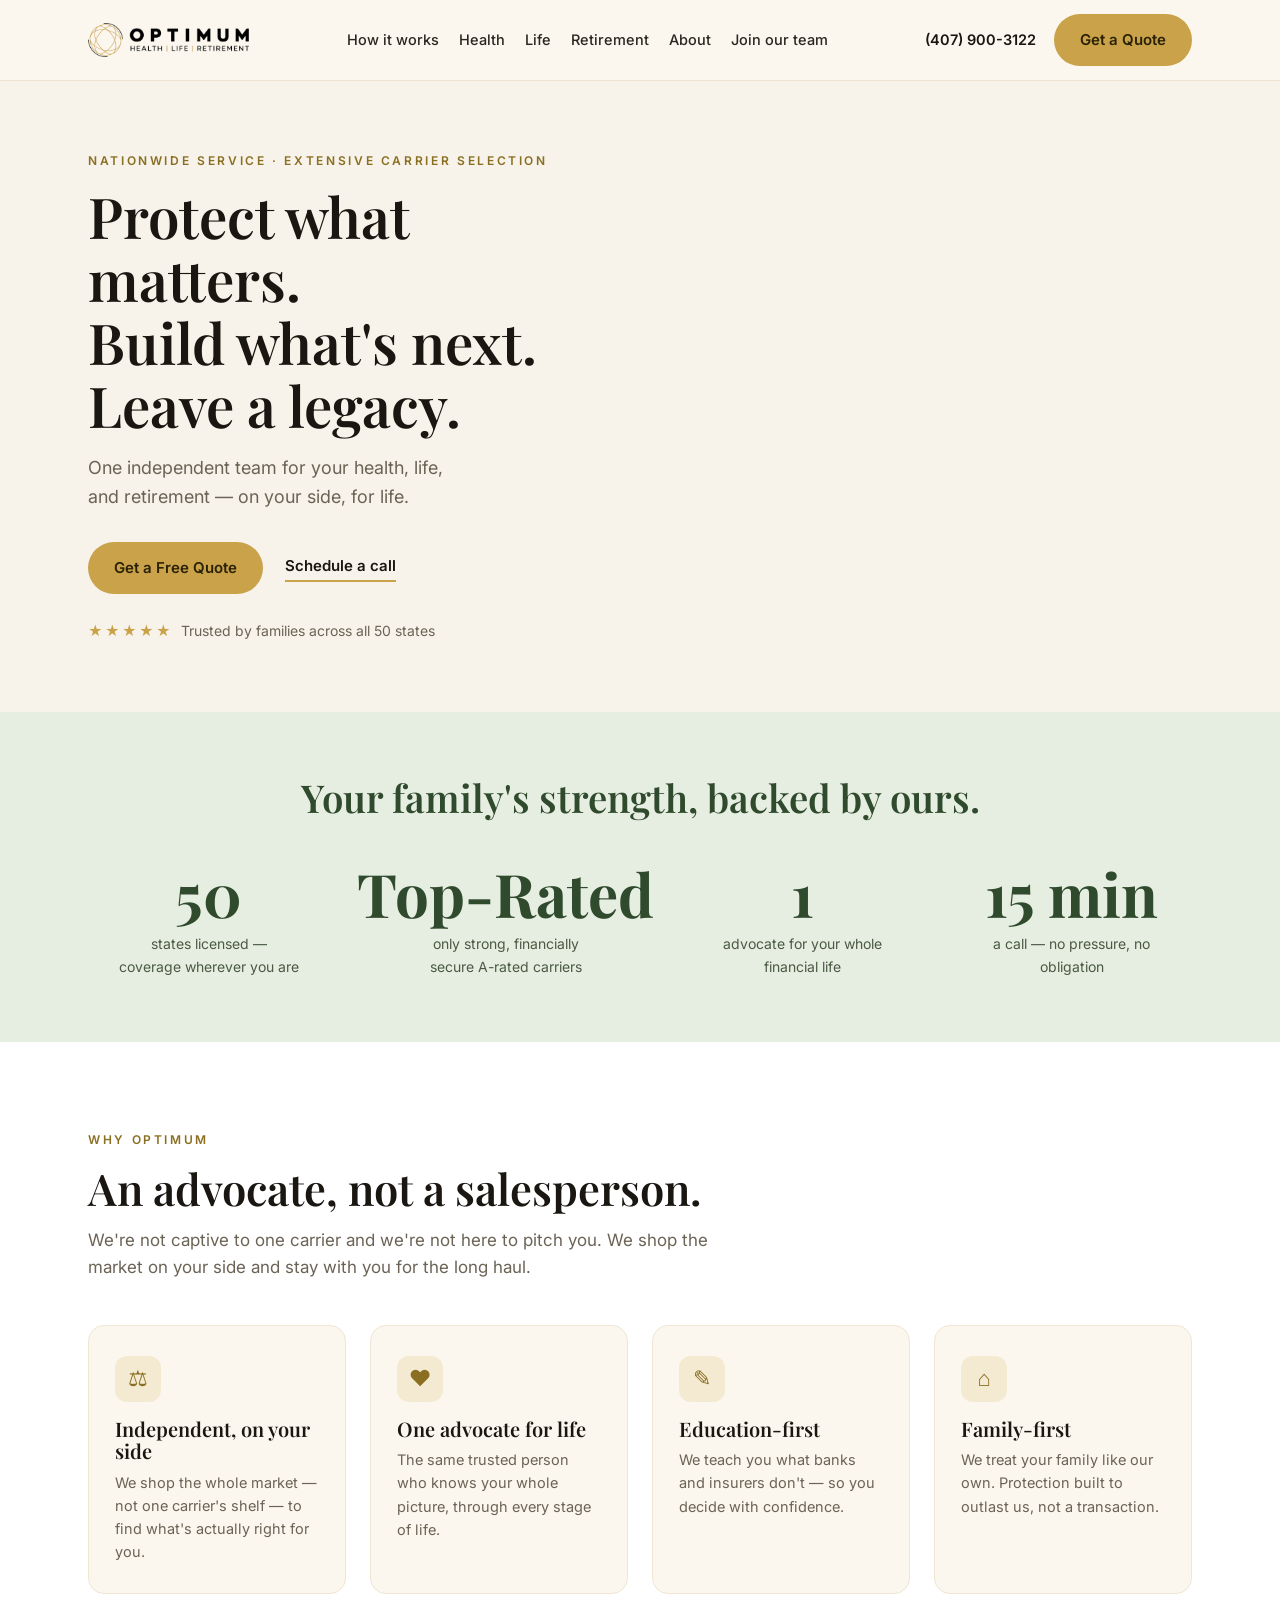
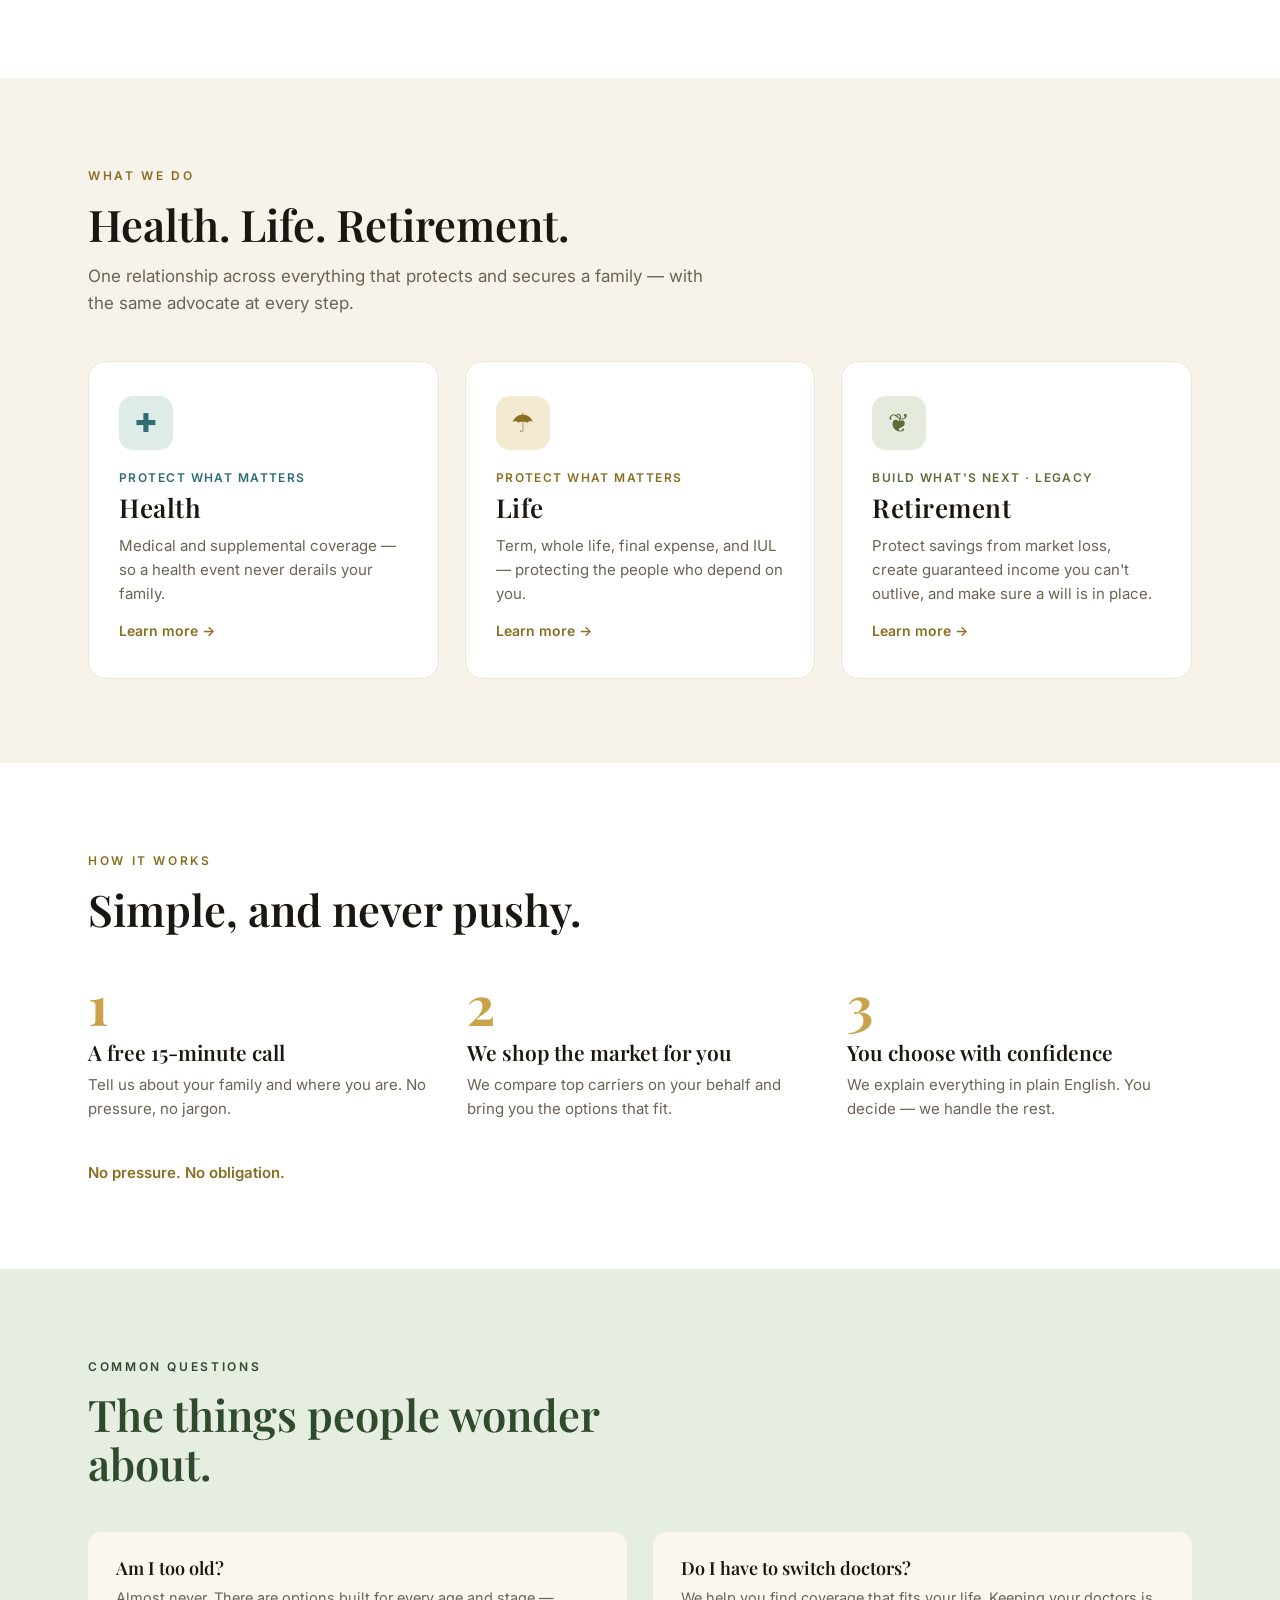
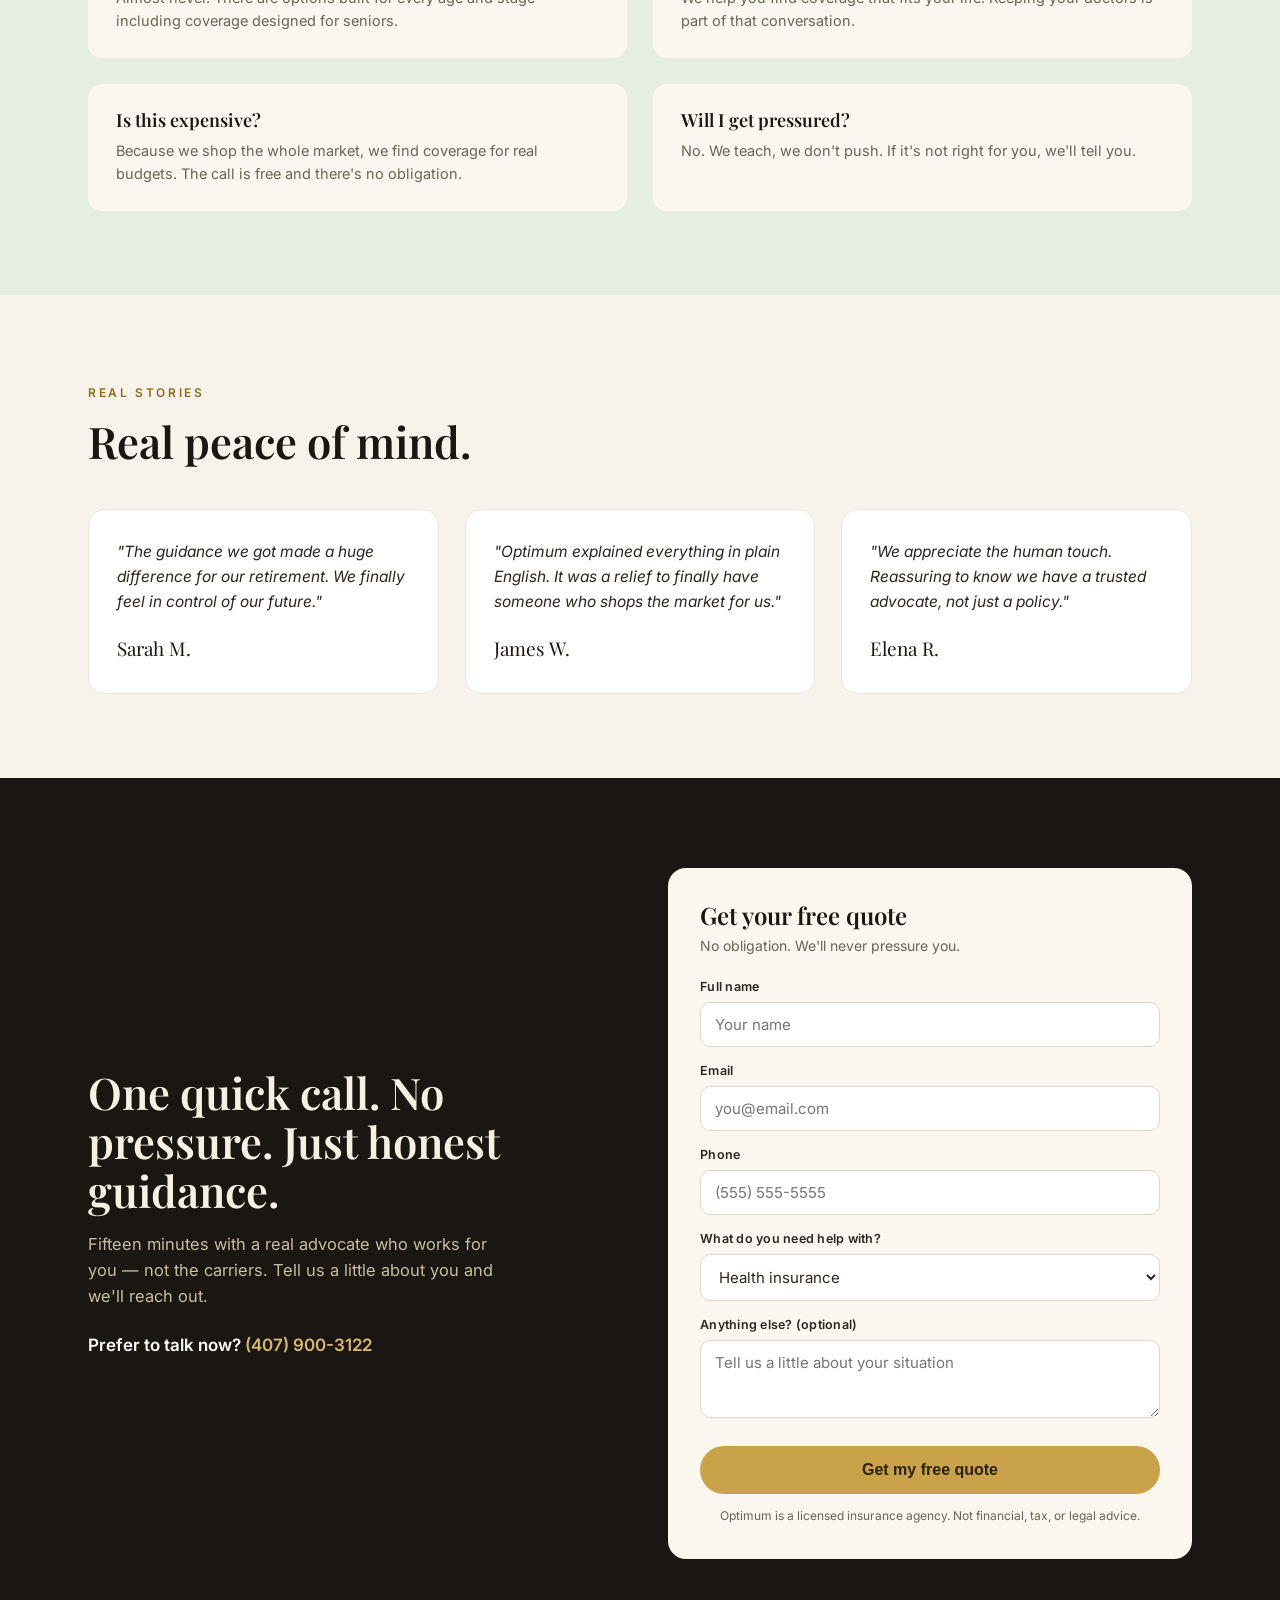
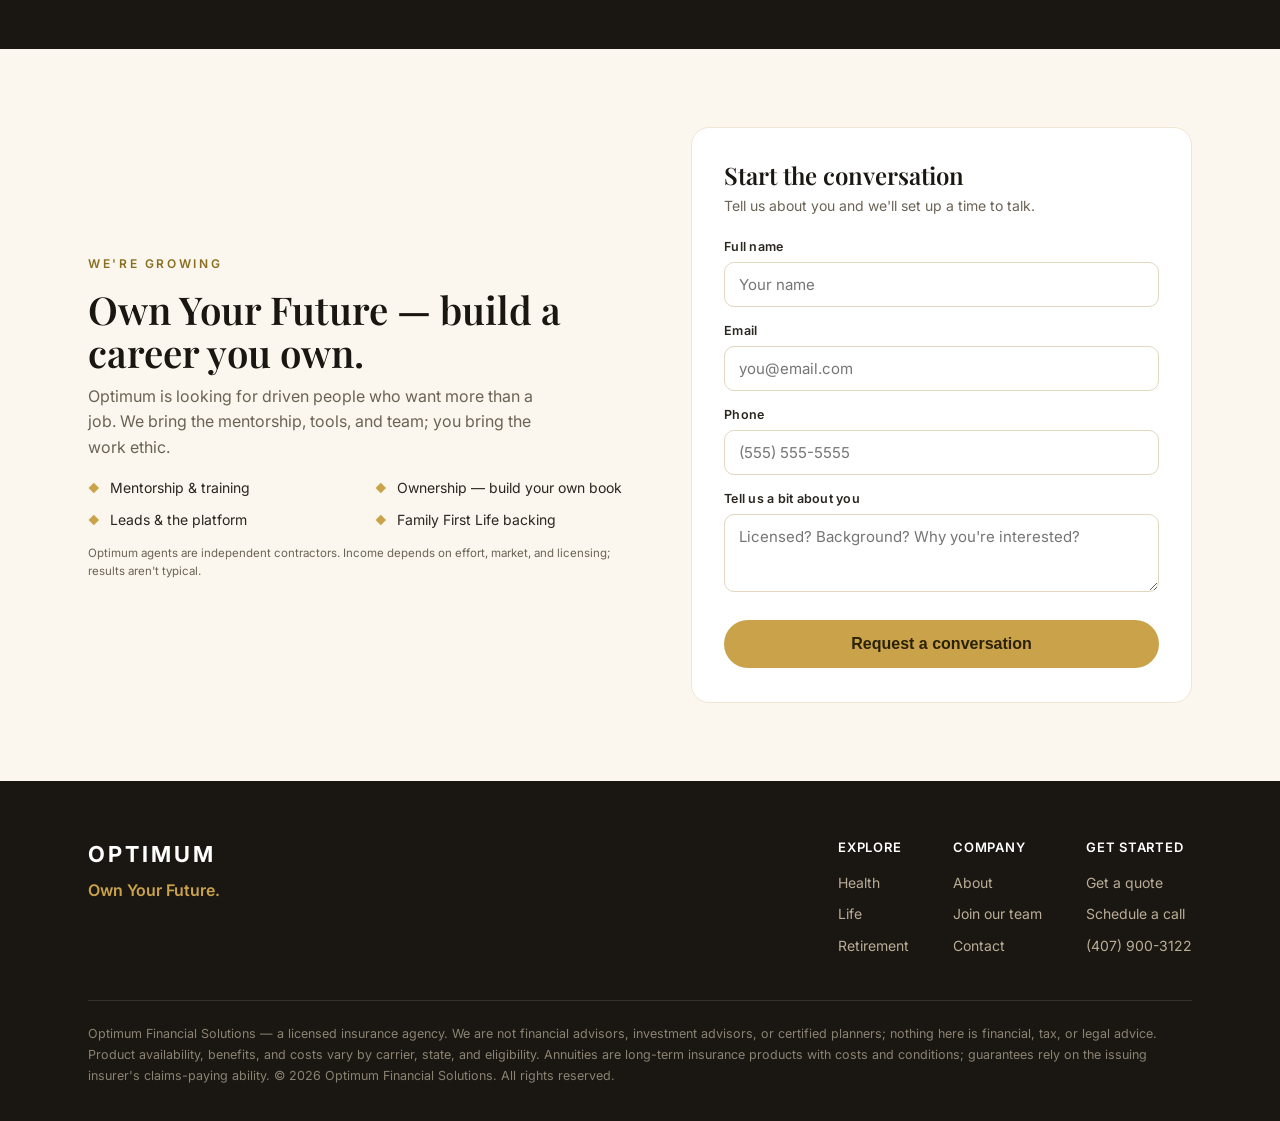
==== commit 1cdb4d14: "Add favicons and link-preview cards across the site Replaces the shrunken-lockup favicon with the go" ====
--- a/index.html
+++ b/index.html
@@ -5,7 +5,20 @@
 <meta name="viewport" content="width=device-width, initial-scale=1.0">
 <title>Optimum — Health. Life. Retirement.</title>
 <meta name="description" content="Optimum is the independent advocate for your whole financial life — health, life, and retirement. Protect what matters, build what's next, leave a legacy. Nationwide service.">
-<link rel="icon" href="favicon.png">
+<link rel="icon" href="/favicon.png" sizes="512x512">
+<link rel="icon" href="/favicon-32.png" sizes="32x32">
+<link rel="icon" href="/favicon-16.png" sizes="16x16">
+<link rel="apple-touch-icon" href="/apple-touch-icon.png">
+<meta property="og:type" content="website">
+<meta property="og:site_name" content="Optimum">
+<meta property="og:url" content="https://optimumprotects.com/">
+<meta property="og:title" content="Optimum — Health. Life. Retirement.">
+<meta property="og:description" content="One independent team for your health, life and retirement — on your side, for life.">
+<meta property="og:image" content="https://optimumprotects.com/og-image.png">
+<meta property="og:image:width" content="1200">
+<meta property="og:image:height" content="630">
+<meta property="og:image:alt" content="Optimum — Protect what matters. Build what's next.">
+<meta name="twitter:card" content="summary_large_image">
 <link rel="preconnect" href="https://fonts.googleapis.com">
 <link rel="preconnect" href="https://fonts.gstatic.com" crossorigin>
 <link href="https://fonts.googleapis.com/css2?family=Playfair+Display:wght@500;600;700&family=Inter:wght@400;500;600&display=swap" rel="stylesheet">
--- a/styles.css
+++ b/styles.css
@@ -21,11 +21,11 @@
 header{position:sticky;top:0;z-index:50;background:rgba(251,247,238,.94);backdrop-filter:blur(8px);border-bottom:1px solid #ece2cd}
 .nav{display:flex;align-items:center;justify-content:space-between;height:80px}
 .brand{display:flex;align-items:center;gap:12px}
-.brand img{height:46px;width:auto;display:block}
+.brand img{height:34px;width:auto;display:block;max-width:min(38vw,240px);object-fit:contain}
 .brand .lock{display:flex;flex-direction:column;line-height:1}
 .brand .word{font-family:var(--sans);font-weight:700;letter-spacing:.14em;font-size:21px;color:var(--charcoal)}
 .brand .desc{font-size:9px;letter-spacing:.17em;color:var(--gold-deep);margin-top:4px}
-.menu{display:flex;gap:24px;align-items:center}
+.menu{display:flex;gap:20px;align-items:center;flex-wrap:nowrap}
 .menu a{font-size:14.5px;color:var(--ink);font-weight:500}
 .menu a:hover{color:var(--gold-deep)}
 .nav-right{display:flex;align-items:center;gap:18px}
@@ -156,7 +156,7 @@
 @media(max-width:900px){
   .menu,.phone{display:none}
   .hamb{display:block}
-  .brand img{height:38px}
+  .brand img{height:30px}
   .brand .word{font-size:18px}
   .hero-grid{grid-template-columns:1fr}
   .hero-text{padding:44px 0 34px}
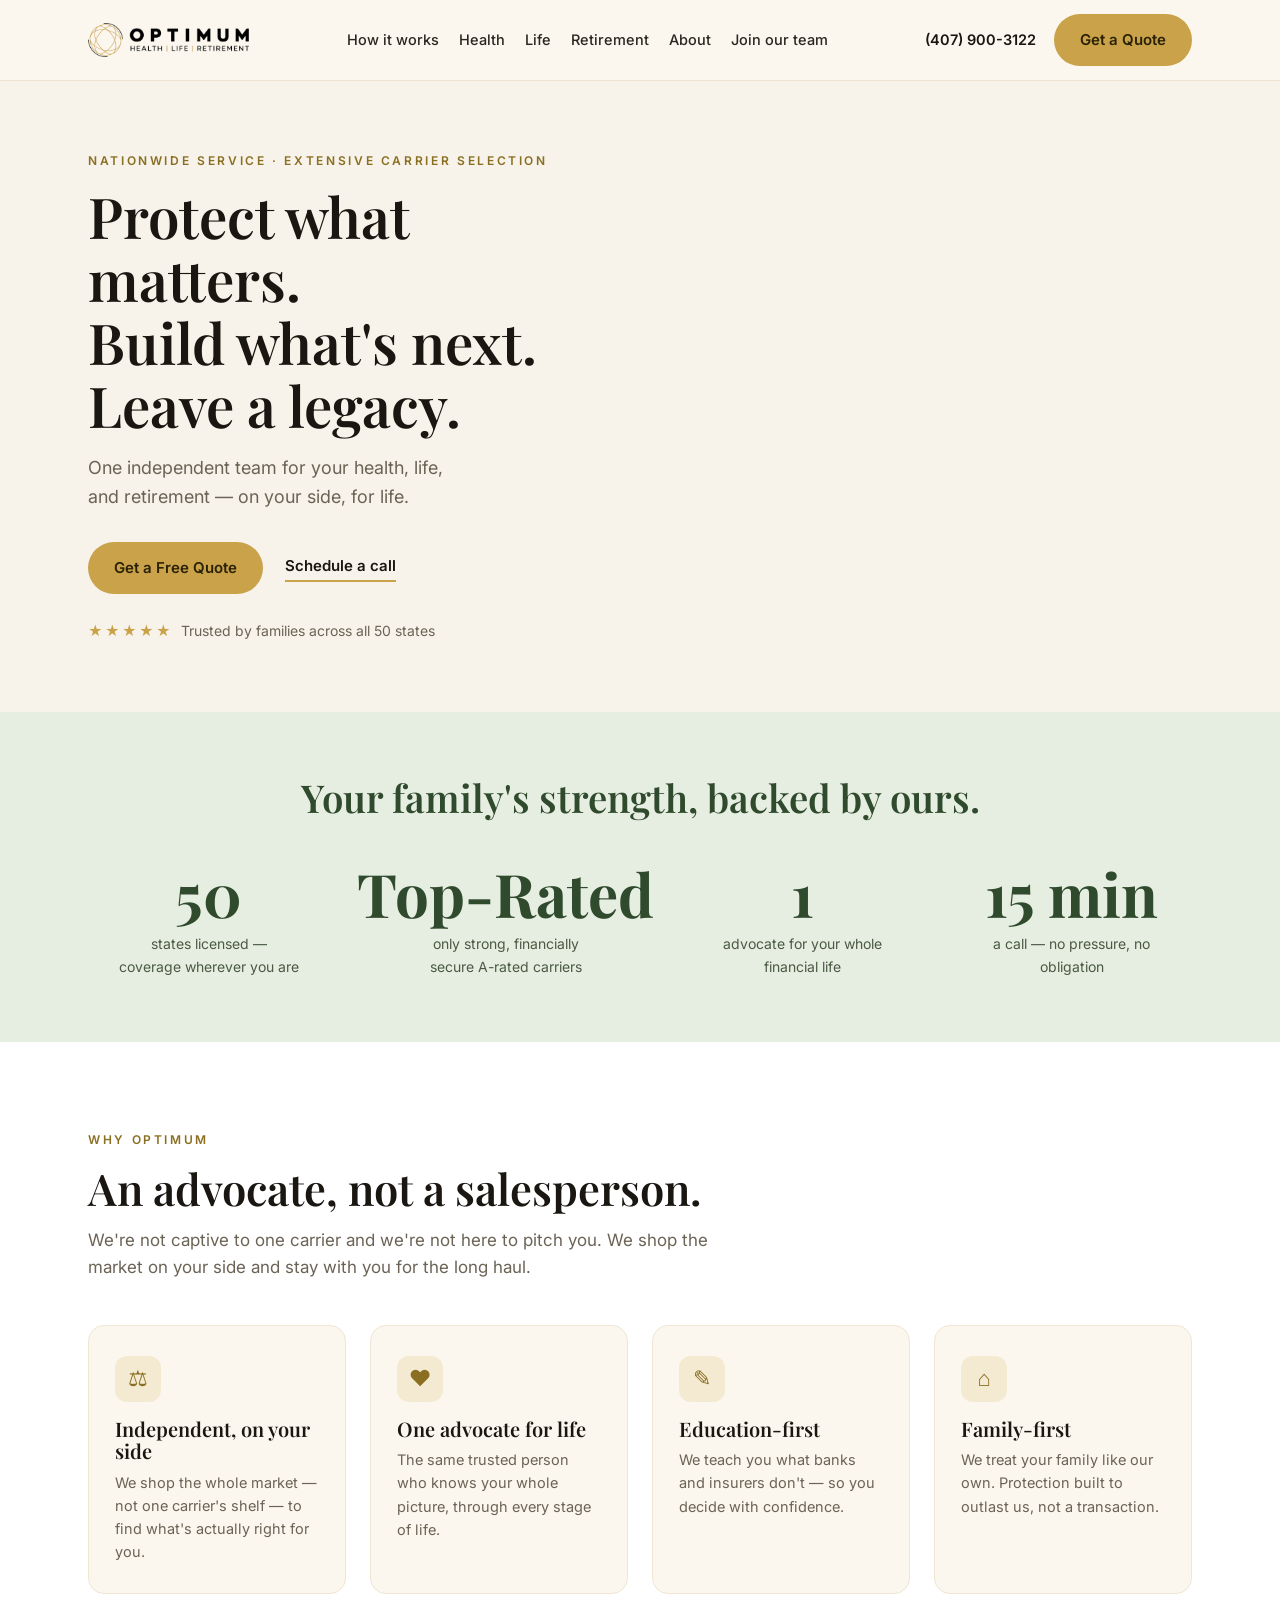
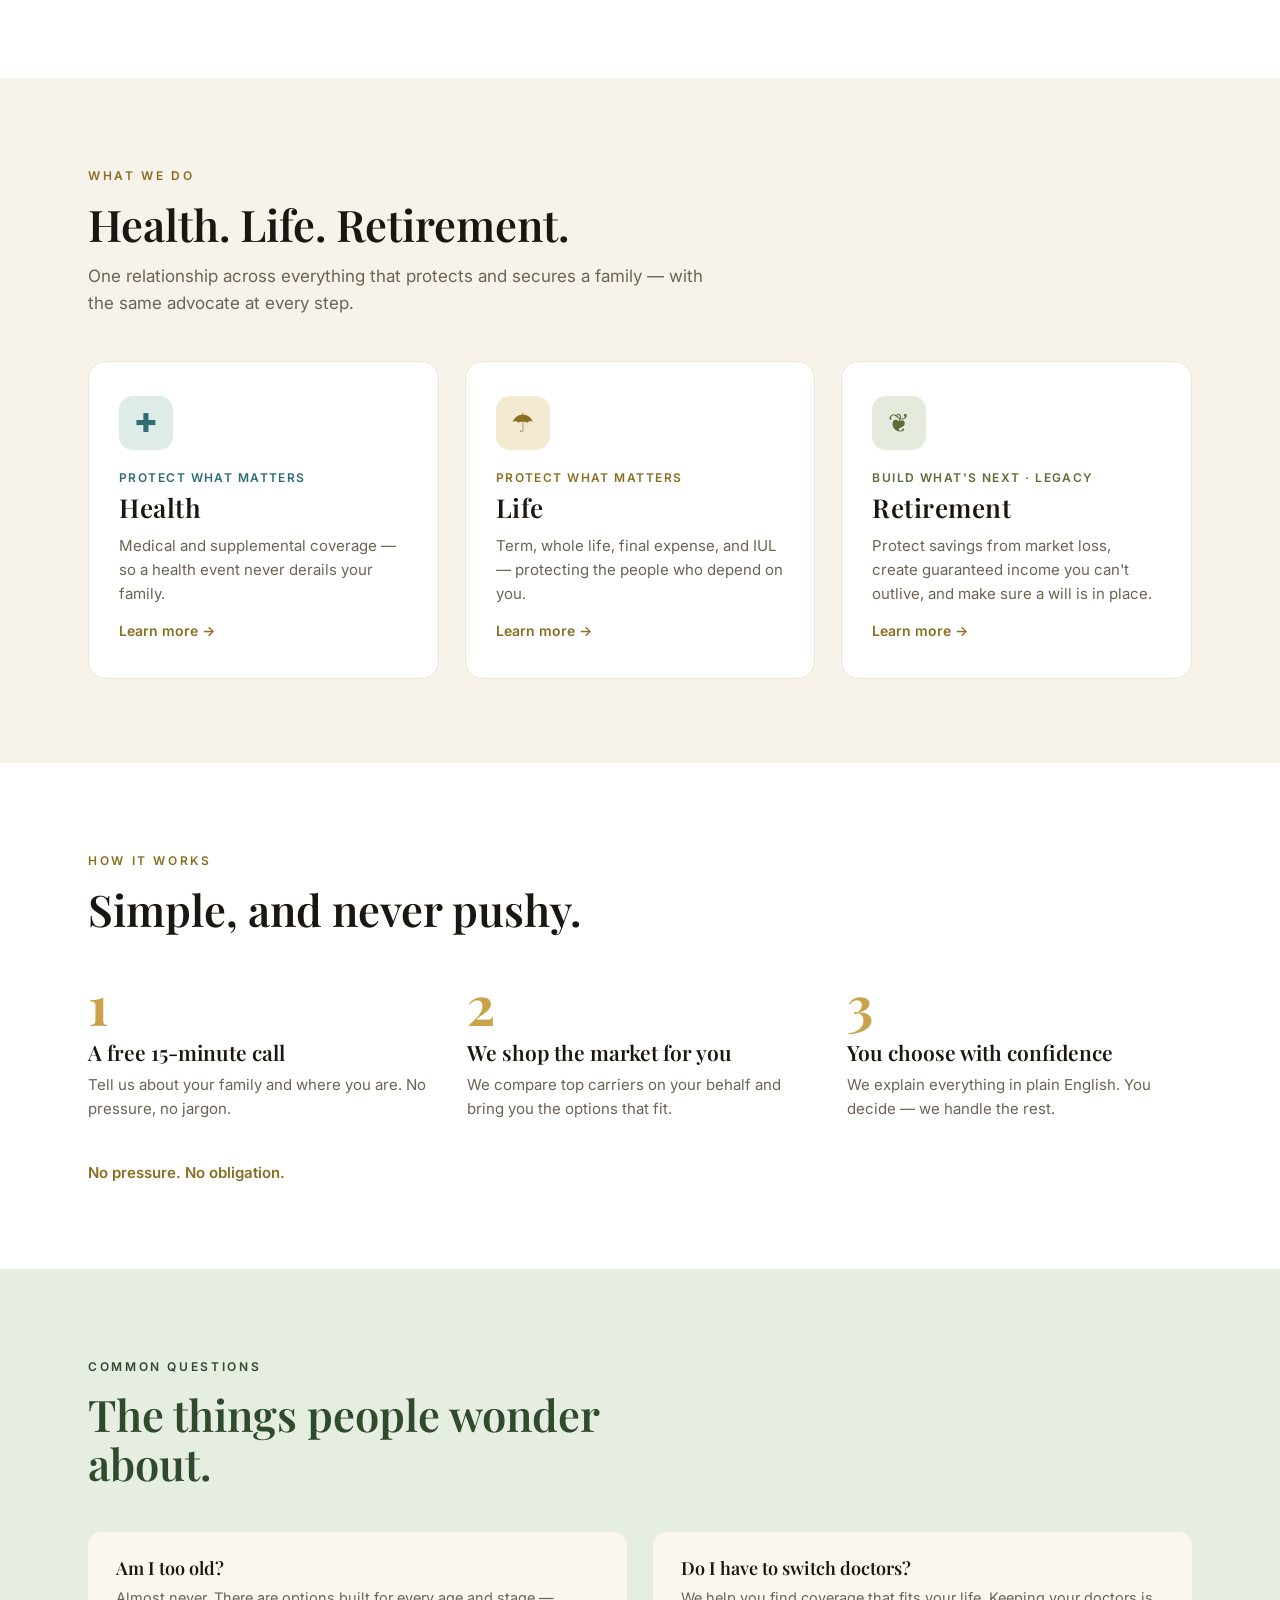
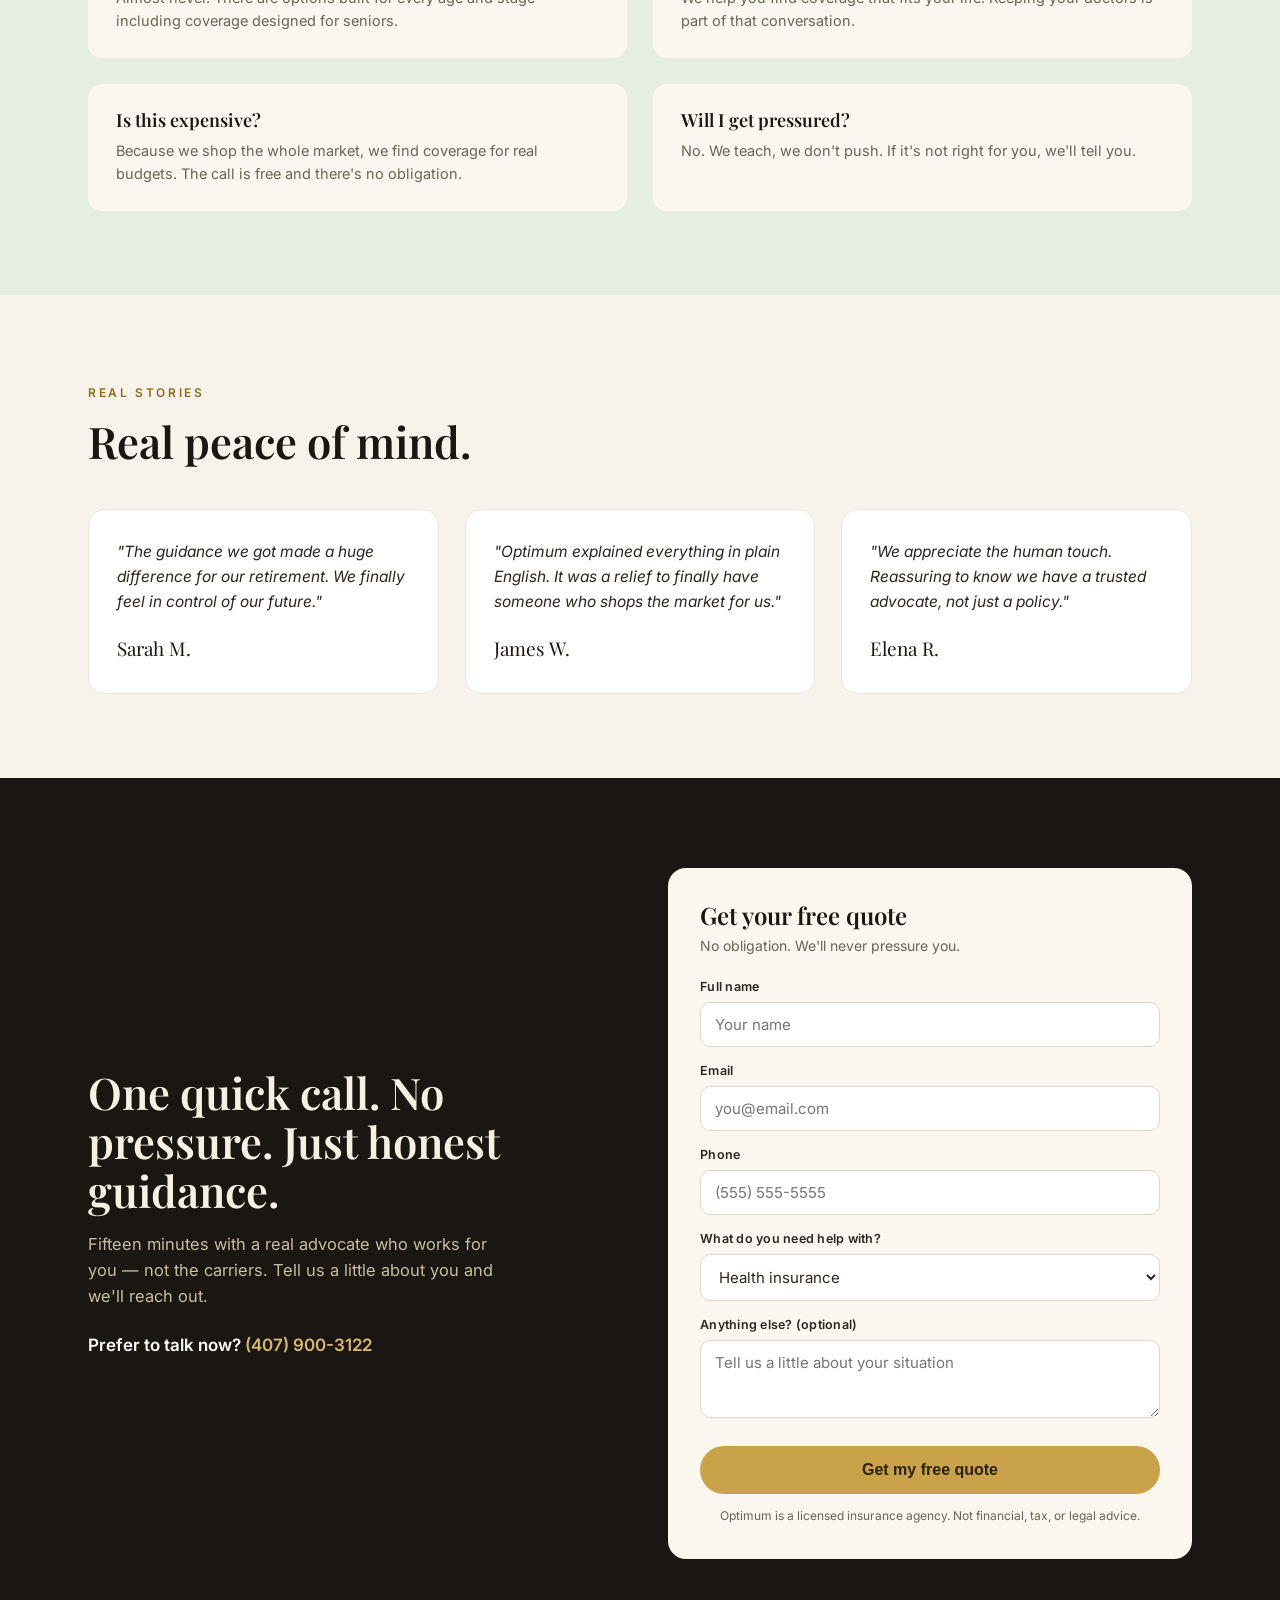
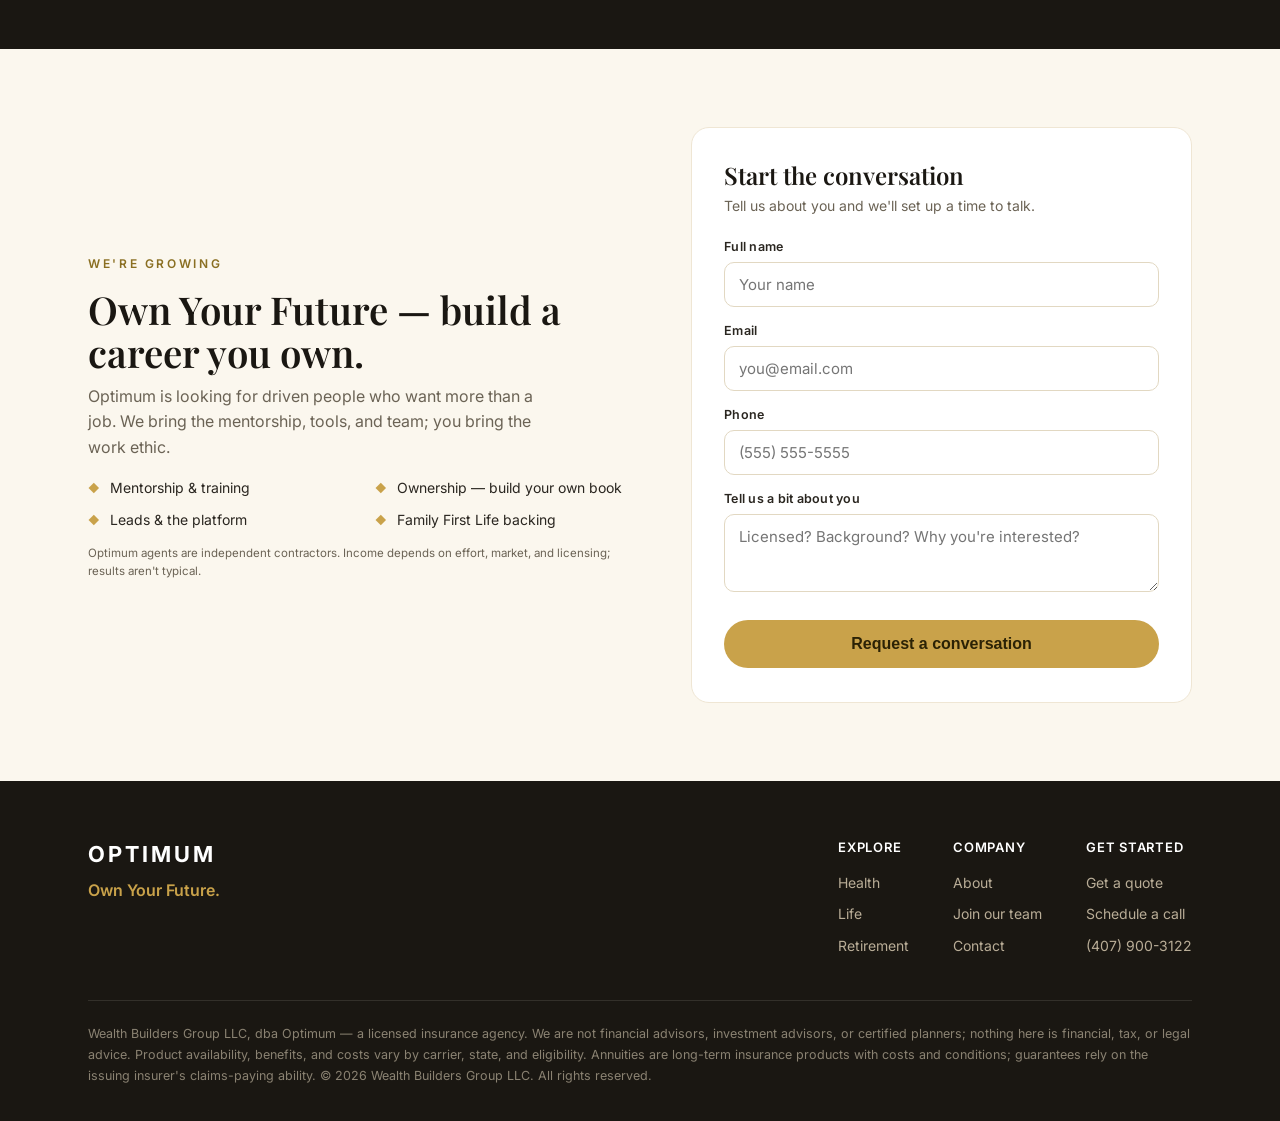
==== commit 5df56bae: "Name the agency Wealth Builders Group LLC, dba Optimum The brand book is explicit: the brand is "Opt" ====
--- a/index.html
+++ b/index.html
@@ -224,7 +224,7 @@
       </div>
     </div>
     <div class="legal">
-      Optimum Financial Solutions — a licensed insurance agency. We are not financial advisors, investment advisors, or certified planners; nothing here is financial, tax, or legal advice. Product availability, benefits, and costs vary by carrier, state, and eligibility. Annuities are long-term insurance products with costs and conditions; guarantees rely on the issuing insurer's claims-paying ability. © 2026 Optimum Financial Solutions. All rights reserved.
+      Wealth Builders Group LLC, dba Optimum — a licensed insurance agency. We are not financial advisors, investment advisors, or certified planners; nothing here is financial, tax, or legal advice. Product availability, benefits, and costs vary by carrier, state, and eligibility. Annuities are long-term insurance products with costs and conditions; guarantees rely on the issuing insurer's claims-paying ability. © 2026 Wealth Builders Group LLC. All rights reserved.
     </div>
   </div>
 </footer>
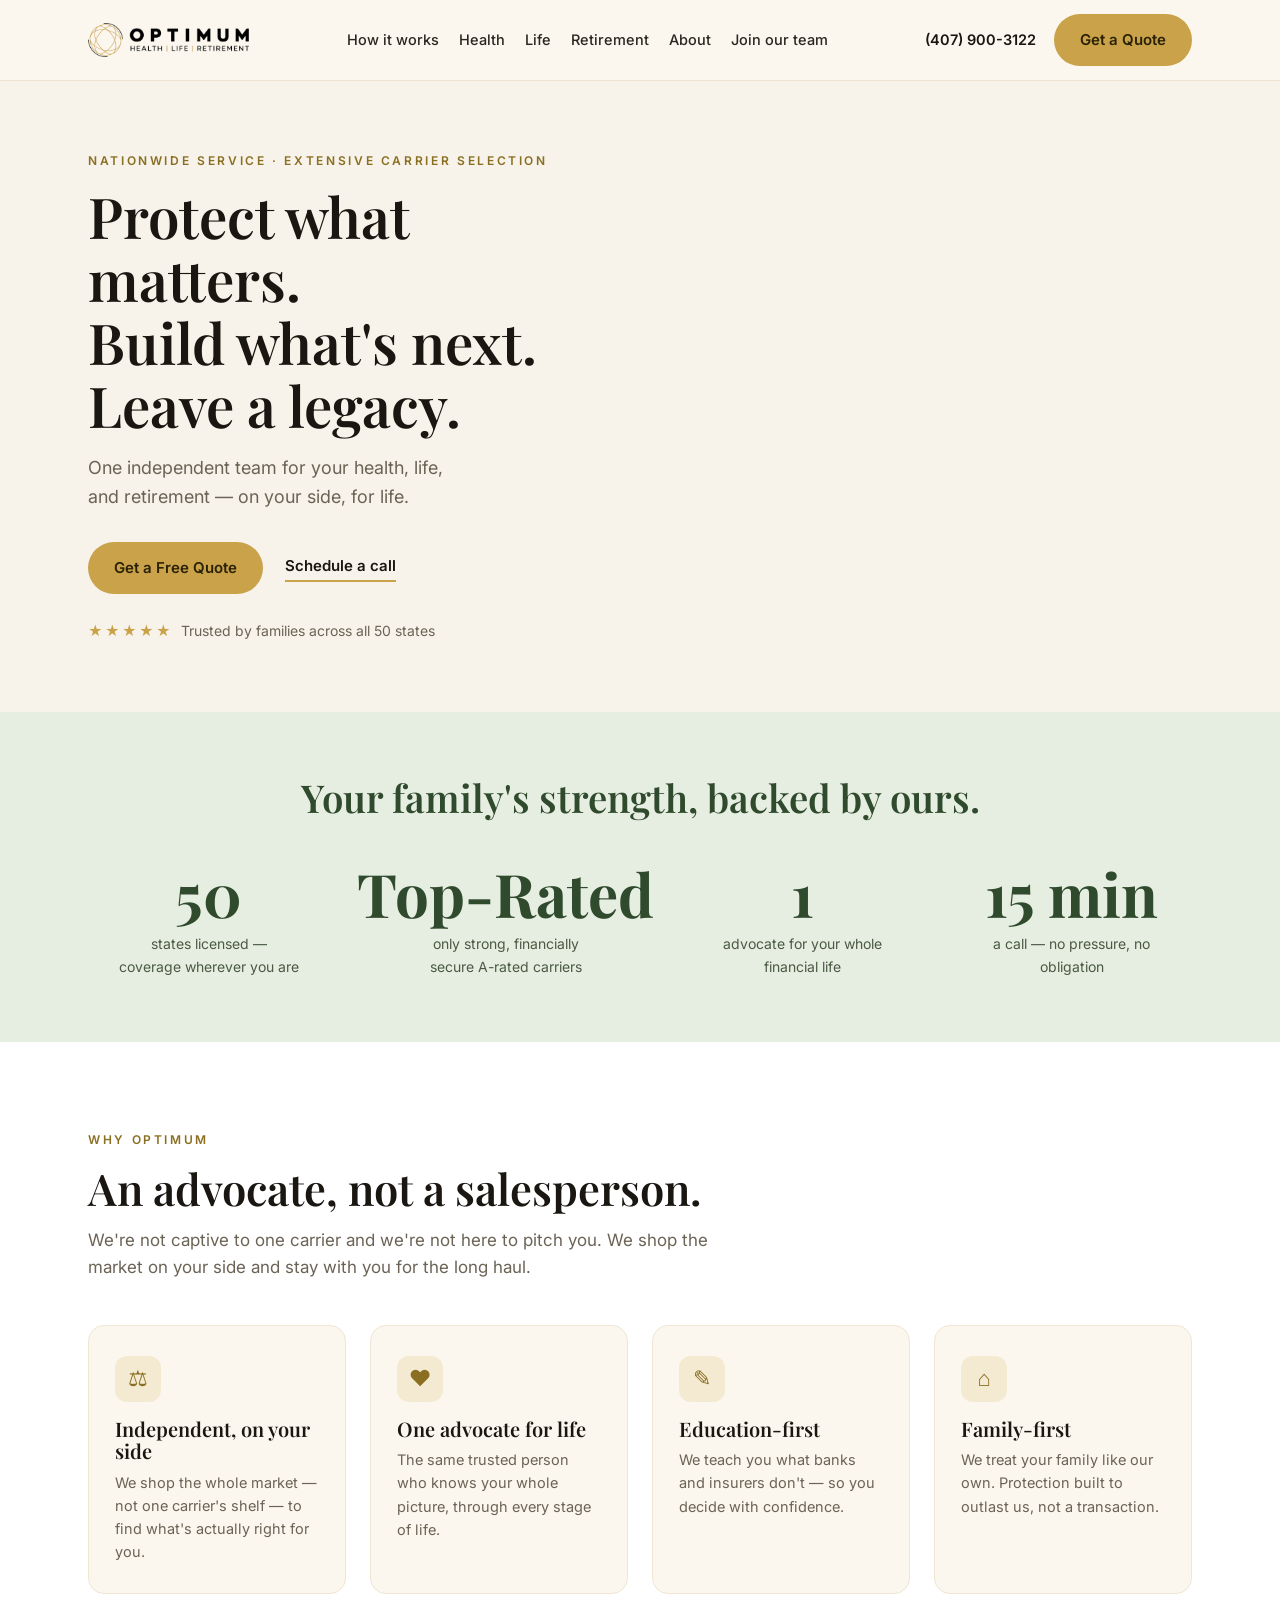
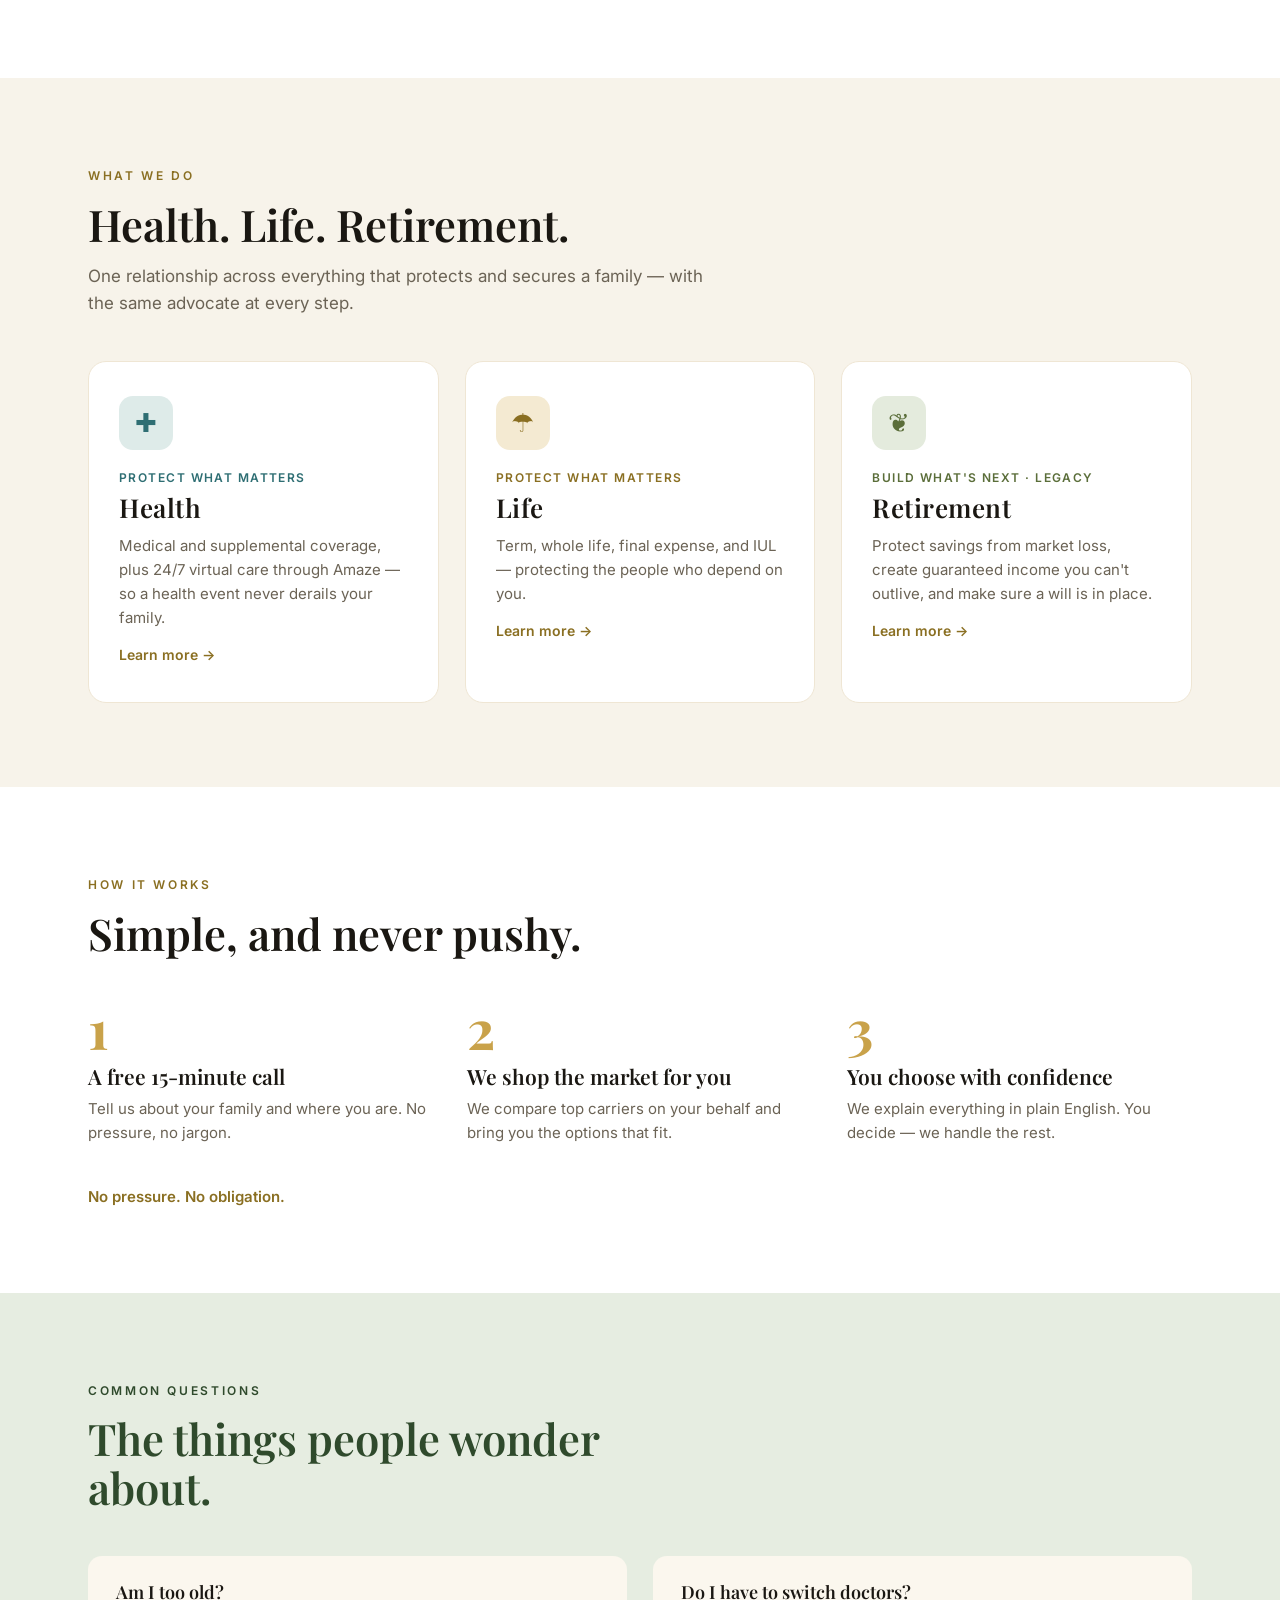
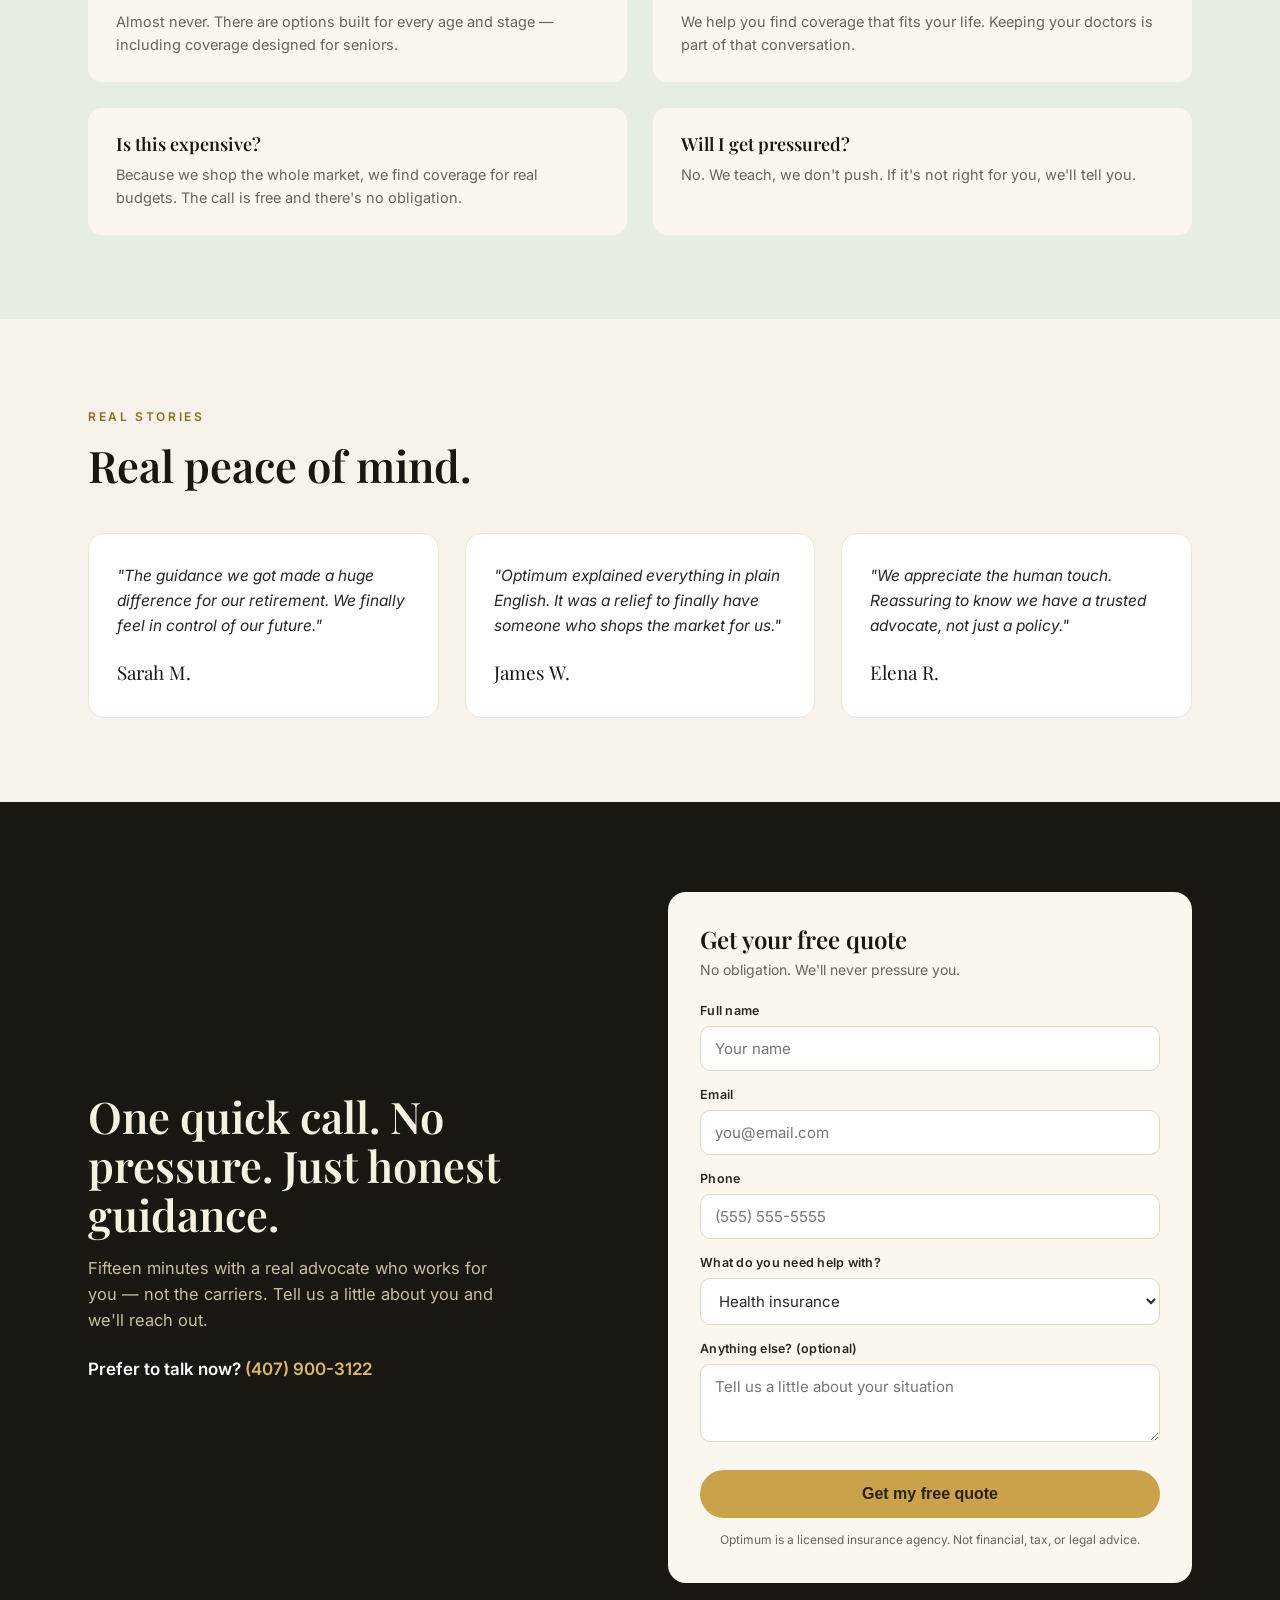
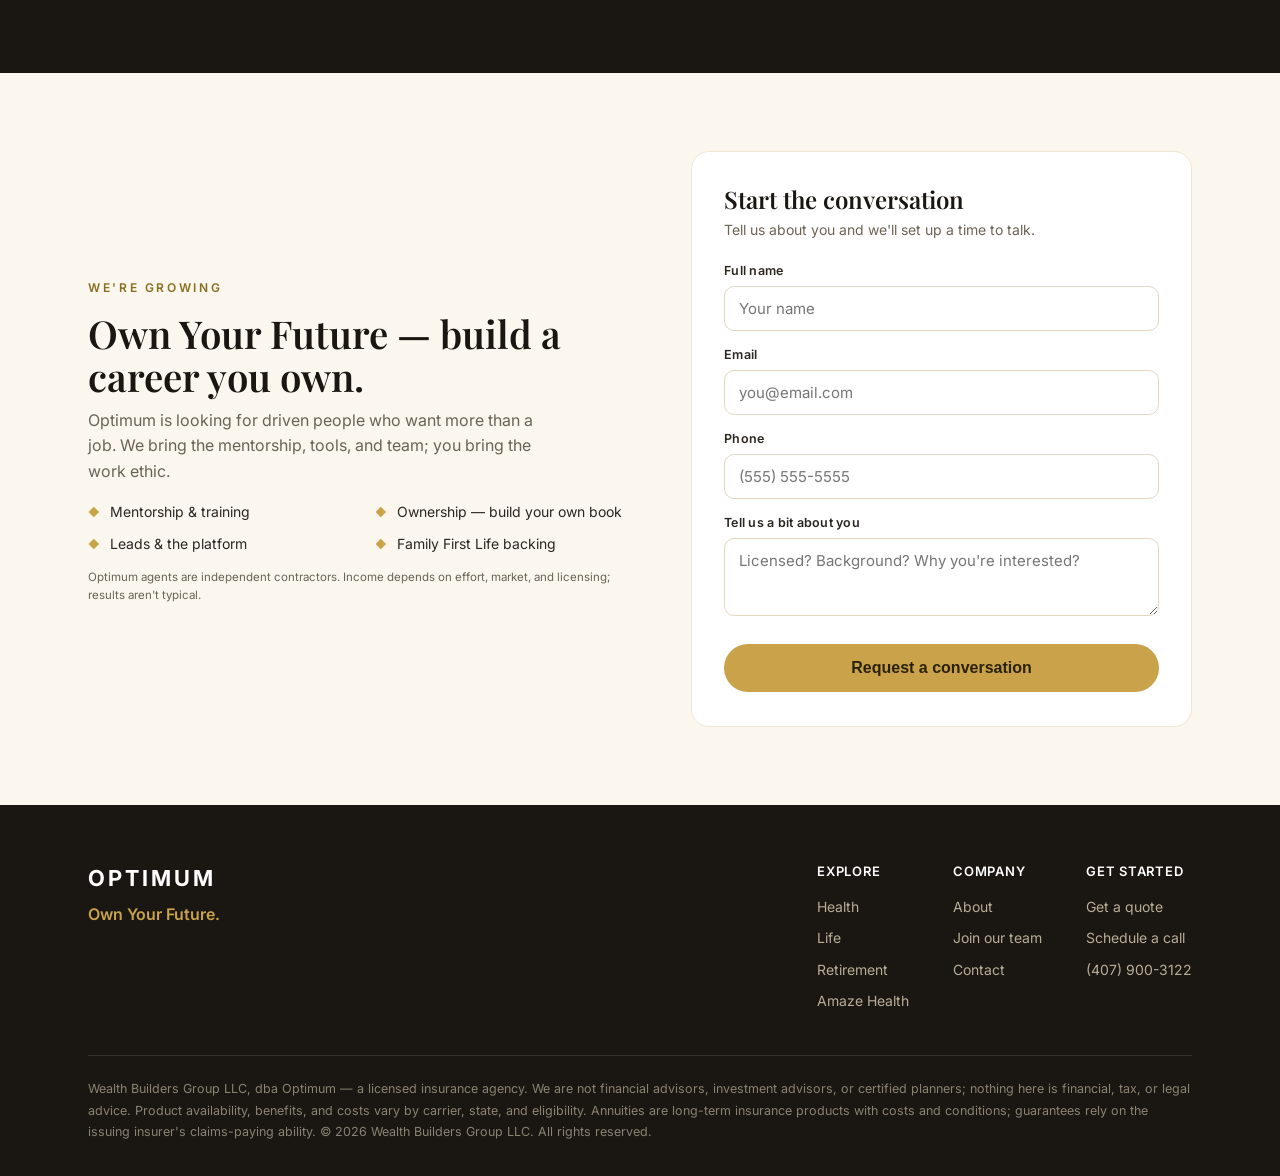
==== commit edc24892: "Add the Amaze Health page and link it in New /amaze page: hero + $99/month membership card, stats st" ====
--- a/index.html
+++ b/index.html
@@ -106,7 +106,7 @@
       <p>One relationship across everything that protects and secures a family — with the same advocate at every step.</p>
     </div>
     <div class="cards3">
-      <a href="health.html" class="svc health reveal"><div class="ic">✚</div><div class="tag">Protect what matters</div><h3>Health</h3><p>Medical and supplemental coverage — so a health event never derails your family.</p><span class="more">Learn more →</span></a>
+      <a href="health.html" class="svc health reveal"><div class="ic">✚</div><div class="tag">Protect what matters</div><h3>Health</h3><p>Medical and supplemental coverage, plus 24/7 virtual care through Amaze &mdash; so a health event never derails your family.</p><span class="more">Learn more →</span></a>
       <a href="life.html" class="svc life reveal"><div class="ic">☂</div><div class="tag">Protect what matters</div><h3>Life</h3><p>Term, whole life, final expense, and IUL — protecting the people who depend on you.</p><span class="more">Learn more →</span></a>
       <a href="retirement.html" class="svc ret reveal"><div class="ic">❦</div><div class="tag">Build what's next · legacy</div><h3>Retirement</h3><p>Protect savings from market loss, create guaranteed income you can't outlive, and make sure a will is in place.</p><span class="more">Learn more →</span></a>
     </div>
@@ -218,7 +218,7 @@
         <div class="tag">Own Your Future.</div>
       </div>
       <div class="foot-links">
-        <div class="foot-col"><div class="h">Explore</div><a href="health.html">Health</a><a href="life.html">Life</a><a href="retirement.html">Retirement</a></div>
+        <div class="foot-col"><div class="h">Explore</div><a href="health.html">Health</a><a href="life.html">Life</a><a href="retirement.html">Retirement</a><a href="amaze.html">Amaze Health</a></div>
         <div class="foot-col"><div class="h">Company</div><a href="#stories">About</a><a href="#join">Join our team</a><a href="#quote">Contact</a></div>
         <div class="foot-col"><div class="h">Get started</div><a href="#quote">Get a quote</a><a href="#quote">Schedule a call</a><a href="tel:4079003122">(407) 900-3122</a></div>
       </div>
